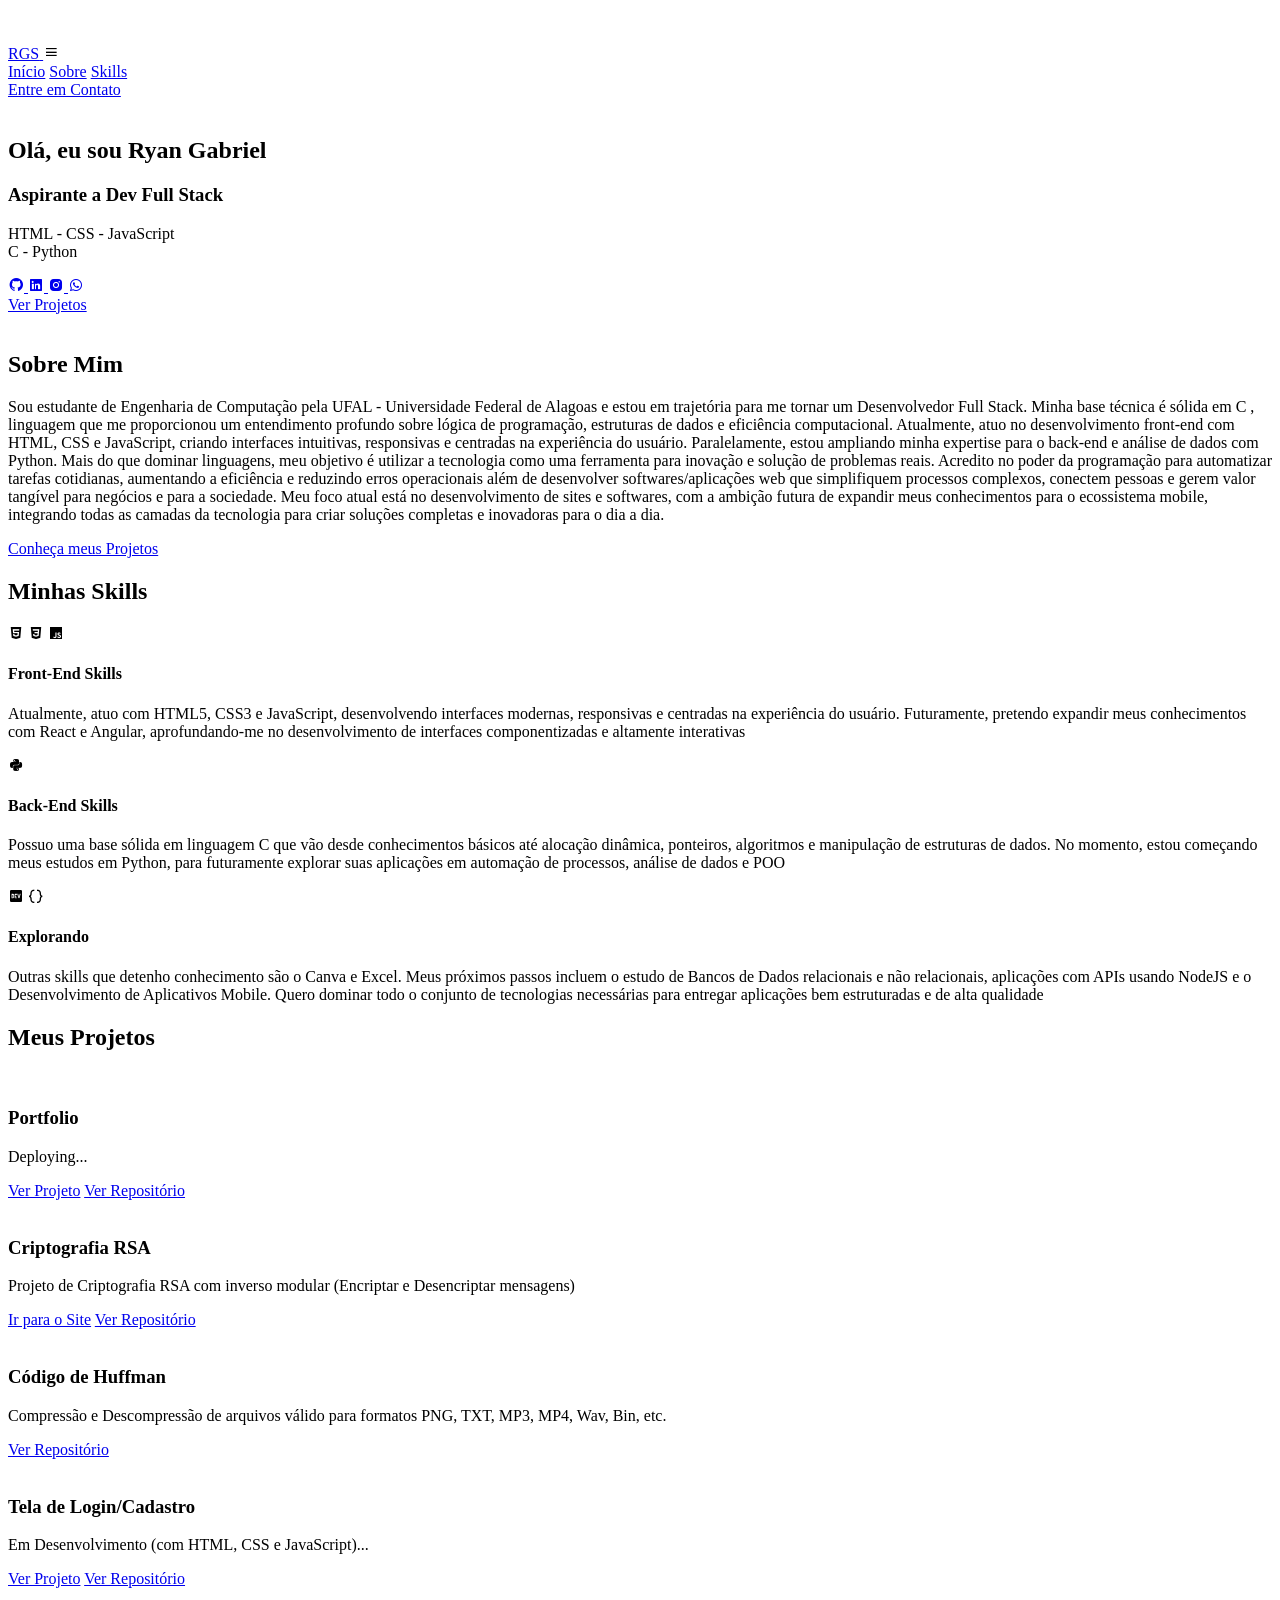
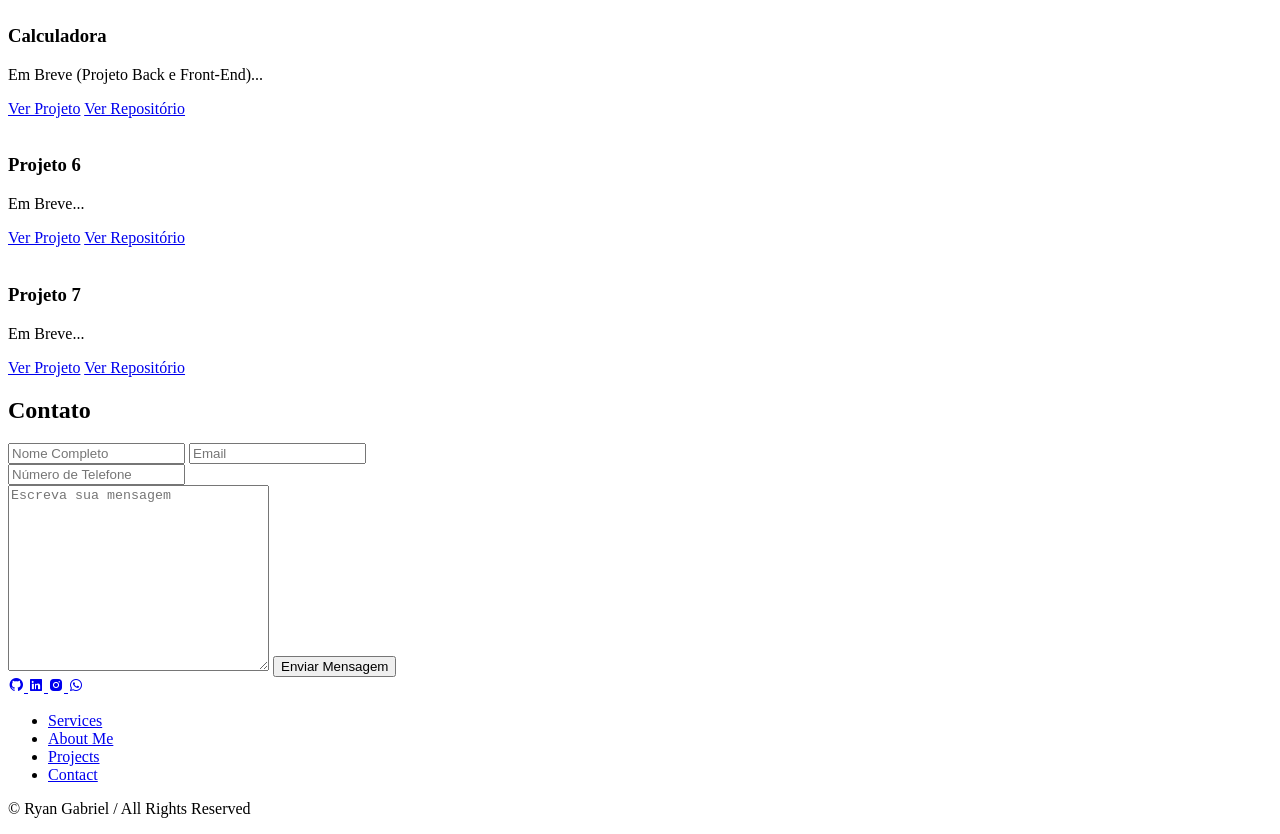
==== page/index.html @ b437155a "Create index.html HTML da página principal" ====
<!DOCTYPE html>
<html lang="pt-br">
<head>
    <meta charset="UTF-8">
    <meta name="viewport" content="width=device-width, initial-scale=1.0">
    <meta http-equiv="X-UA-Compatible" content="IE-edge">
    <meta name="author" content="Ryan Gabriel da Silva Sales">
    <title>Ryan's Portfolio</title>
    <link rel="stylesheet" href="style.css">
    <link rel="preconnect" href="https://fonts.googleapis.com">
    <link rel="preconnect" href="https://fonts.gstatic.com" crossorigin>
    <link href="https://fonts.googleapis.com/css2?family=MuseoModerno:ital,wght@0,100..900;1,100..900&family=Share+Tech&display=swap" rel="stylesheet">
    <link href='https://unpkg.com/boxicons@2.1.4/css/boxicons.min.css' rel='stylesheet'>
    <link href='https://cdn.jsdelivr.net/gh/devicons/devicon@v2.15.1/devicon.min.css' rel='stylesheet'>
</head>

<body>
    <div id="home"></div>
    <br><br></r>
    <header class="header"> 
        <a href="#home" class="logo"><span>RGS</span> </a>
        <i class="bx bx-menu" id="menu-icon"></i>

        <nav class="navbar">
            <a href="#home">Início</a>
            <a href="#about">Sobre</a>
            <a href="#services">Skills</a>

        </nav>

        <a href="#contact" class="gradient-btn">Entre em Contato</a>
    </header>
    
    <main>
        <br>
        <section class="home">
            <div class="home-content">
                <h1 >Olá, eu sou <span>Ryan Gabriel</span></h1>
                <h3>Aspirante a <span>Dev Full Stack</span></h3>
                <p> HTML - CSS - JavaScript <br> C - Python
                </p>

                <div class="social-icons">
                    <a href="#">
                        <i class="bx bxl-github"></i>
                    </a>
                    <a href="#">
                        <i class="bx bxl-linkedin-square"></i>
                    </a>
                    <a href="#">
                        <i class="bx bxl-instagram-alt"></i>
                    </a>
                    <a href="#">
                        <i class="bx bxl-whatsapp"></i>
                    </a>
                </div>

                <div class="btn-group">
                    <a href="#projects" class="btn">Ver Projetos</a>
                </div>

            </div>

            <div class="home-img">
                <img src="images/Ryan1.jpg" alt="">
            </div>
        </section>

        <section class="about" id="about">

            <div class="about-content">
                <h2 class="heading" >Sobre <span>Mim</span></h2>
                <p> Sou estudante de <span>Engenharia de Computação</span> pela UFAL - Universidade Federal de Alagoas e estou em trajetória para me tornar um <span>Desenvolvedor Full Stack</span>. Minha base técnica é sólida em <span>C</span> , linguagem que me proporcionou um entendimento profundo sobre lógica de programação, estruturas de dados e eficiência computacional. Atualmente, atuo no desenvolvimento front-end com <span>HTML, CSS e JavaScript</span>, criando interfaces intuitivas, responsivas e centradas na experiência do usuário. Paralelamente, estou ampliando minha expertise para o back-end e análise de dados com <span>Python</span>. Mais do que dominar linguagens, meu objetivo é utilizar a tecnologia como uma ferramenta para <span>inovação e solução de problemas reais</span>. Acredito no poder da programação para automatizar tarefas cotidianas, aumentando a eficiência e reduzindo erros operacionais além de desenvolver softwares/aplicações web que simplifiquem processos complexos, conectem pessoas e gerem valor tangível para negócios e para a sociedade. Meu foco atual está no desenvolvimento de sites e softwares, com a ambição futura de expandir meus conhecimentos para o ecossistema mobile, integrando todas as camadas da tecnologia para criar soluções completas e inovadoras para o dia a dia. </p>
                <a href="#projects" class="btn">Conheça meus Projetos</a>
            </div>
        </section>

        <section class="services" id="services">
            <h2 class="heading"> Minhas <span>Skills</span></h2>
            <div class="services-container">
                <div class="service-box">
                    <div class="service-info">
                        <div class="logo-container">
                            <i class="bx bxl-html5"> </i>
                            <i class="bx bxl-css3"> </i>
                            <i class="bx bxl-javascript"> </i>
                        </div>
                        <h4>Front-End Skills </h4>
                        <p>Atualmente, atuo com HTML5, CSS3 e JavaScript, desenvolvendo interfaces modernas, responsivas e centradas na experiência do usuário. Futuramente, pretendo expandir meus conhecimentos com React e Angular, aprofundando-me no desenvolvimento de interfaces componentizadas e altamente interativas</p>
                    </div>
                </div>

            <div class="service-box">
                    <div class="service-info">
                        <div class="logo-container">
                            <i class="devicon-c-plain"></i>
                            <i class="bx bxl-python"> </i>
                        </div>
                        <h4>Back-End Skills</h4>
                        <p> Possuo uma base sólida em linguagem C que vão desde conhecimentos básicos até alocação dinâmica, ponteiros, algoritmos e manipulação de estruturas de dados. No momento, estou começando meus estudos em Python, para futuramente explorar suas aplicações em automação de processos, análise de dados e POO</p>
                    </div>
                </div>

                <div class="service-box">
                    <div class="service-info">
                        <div class="logo-container">
                            <i class='bx bxl-dev-to'></i> 
                            <i class="bx bx-code-curly"> </i>
                        </div>
                        <h4>Explorando</h4>
                        <p>Outras skills que detenho conhecimento são o Canva e Excel. Meus próximos passos incluem o estudo de Bancos de Dados relacionais e não relacionais, aplicações com APIs usando NodeJS e o Desenvolvimento de Aplicativos Mobile. Quero dominar todo o conjunto de tecnologias necessárias para entregar aplicações bem estruturadas e de alta qualidade</p>
                    </div>
                </div>
            </div>
        </section>

        <section class="projects" id="projects">
            <h2 class="heading">Meus<span> Projetos</span></h2>
            <div class="projects-box">

                <div class="project-card">
                    <img src="images/Ryan1.jpg" alt="">
                    <h3><span>Portfolio</span></h3>
                    <p>Deploying...</p>
                    <a href="index.html" target="_blank" class="btn">Ver Projeto</a>
                    <a href="github.com" target="_blank" class="btn">Ver Repositório</a>
                </div>

                <div class="project-card">
                    <img src="images/Ryan1.jpg" alt="">
                    <h3><span>Criptografia RSA</span></h3>
                    <p>Projeto de Criptografia RSA com inverso modular (Encriptar e Desencriptar mensagens)</p>
                    <a href="https://criptografia-rsa-xi.vercel.app/" target="_blank" class="btn">Ir para o Site</a>
                    <a href="https://github.com/ryangs22/Criptografia-RSA" target="_blank" class="btn">Ver Repositório</a>
                </div>

                <div class="project-card">
                    <img src="images/Ryan1.jpg" alt="">
                    <h3><span>Código de Huffman  </span></h3>
                    <p> Compressão e Descompressão de arquivos válido para formatos PNG, TXT, MP3, MP4, Wav, Bin, etc.</p>
                    <a href="https://github.com/ryangs22/Estrutura-de-Dados/tree/main/Huffman-Codification" target="_blank" class="btn">Ver Repositório</a>
                </div>

                <div class="project-card">
                    <img src="images/Ryan1.jpg" alt="">
                    <h3><span>Tela de Login/Cadastro</span></h3>
                    <p>Em Desenvolvimento (com HTML, CSS e JavaScript)...</p>
                    <a href="index.html" target="_blank" class="btn">Ver Projeto</a>
                    <a href="github.com" target="_blank" class="btn">Ver Repositório</a>
                </div>

                <div class="project-card">
                    <img src="images/Ryan1.jpg" alt="">
                    <h3><span>Calculadora</span></h3>
                    <p>Em Breve (Projeto Back e Front-End)...</p>
                    <a href="index.html" target="_blank" class="btn">Ver Projeto</a>
                    <a href="github.com" target="_blank" class="btn">Ver Repositório</a>
                </div>

                <div class="project-card">
                    <img src="images/Ryan1.jpg" alt="">
                    <h3><span>Projeto 6</span></h3>
                    <p>Em Breve...</p>
                    <a href="index.html" target="_blank" class="btn">Ver Projeto</a>
                    <a href="github.com" target="_blank" class="btn">Ver Repositório</a>
                </div>

                <div class="project-card">
                    <img src="images/Ryan1.jpg" alt="">
                    <h3><span>Projeto 7</span></h3>
                    <p>Em Breve...</p>
                    <a href="index.html" target="_blank" class="btn">Ver Projeto</a>
                    <a href="github.com" target="_blank" class="btn">Ver Repositório</a>
                </div>
            </div>
        </section>

        <section class="contact" id="contact">
            <h2 class="heading"><span>Contato</span></h2>
            <form action="#">
                <div class="input-group">
                    <div class="input-box">
                        <input type="text" placeholder="Nome Completo">
                        <input type="email" placeholder="Email">
                    </div>
                    <div class="input-box">
                        <input type="number" placeholder="Número de Telefone">
                        
                    </div>
                </div>

                <div class="input-group-2">
                    <textarea name="" id="" placeholder="Escreva sua mensagem" cols="30" rows="12"></textarea>
                    <input type="submit" value="Enviar Mensagem" class="btn">
                </div>
            </form>
        </section>
    </main>

    <footer class="footer">
        <div class="social-icons">
                    <a href="#">
                        <i class="bx bxl-github"></i>
                    </a>
                    <a href="#">
                        <i class="bx bxl-linkedin-square"></i>
                    </a>
                    <a href="#">
                        <i class="bx bxl-instagram-alt"></i>
                    </a>
                    <a href="#">
                        <i class="bx bxl-whatsapp"></i>
                    </a>
                </div>

            <ul class="list">
                <li>
                    <a href="#services">Services</a>
                </li>
                <li>
                    <a href="#about">About Me</a>
                </li>
                <li>
                    <a href="#projects">Projects</a>
                </li>
                <li>
                    <a href="#contact">Contact</a>
                </li>
            </ul>

            <p class="copyright">© Ryan Gabriel / All Rights Reserved </p>
    </footer>
    
    <script src="script.js"></script>
</body>
</html>
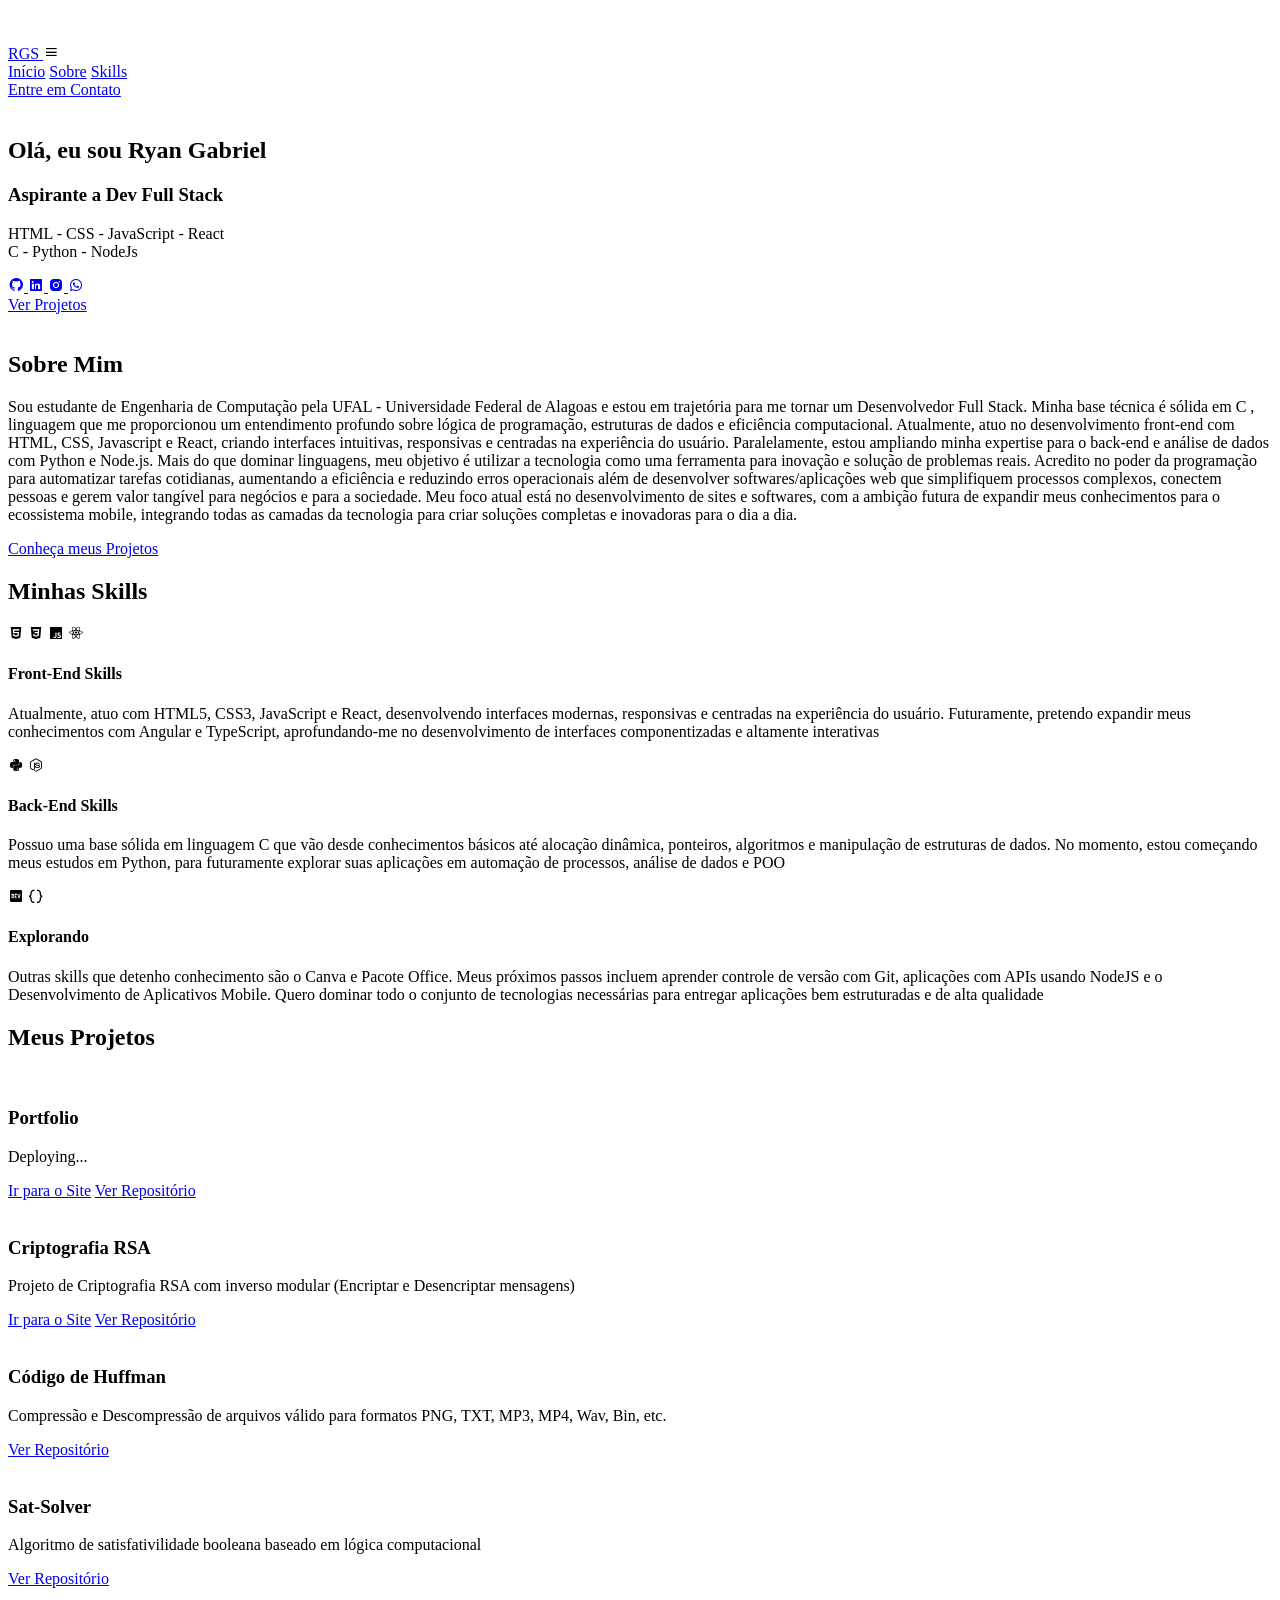
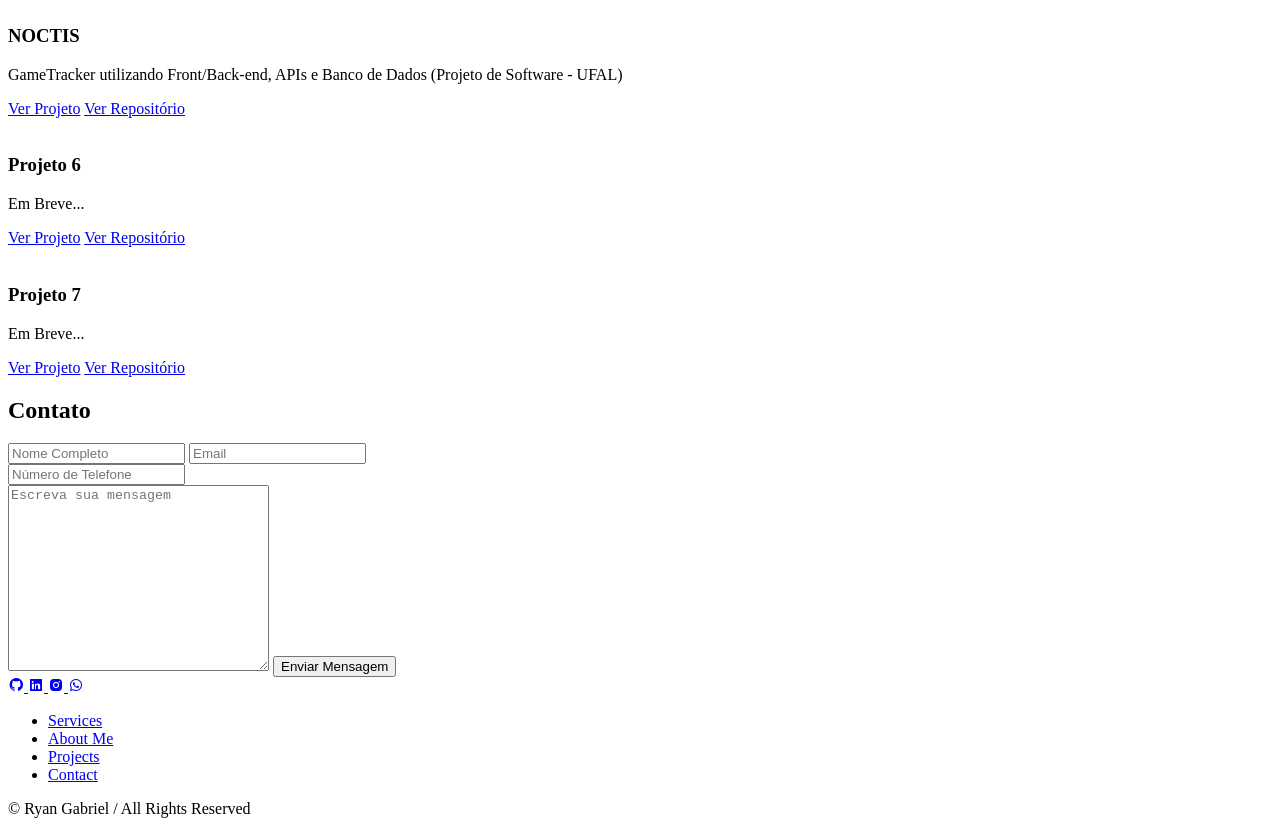
==== commit 6f7bce1a: "Update index.html" ====
--- a/page/index.html
+++ b/page/index.html
@@ -37,20 +37,20 @@
             <div class="home-content">
                 <h1 >Olá, eu sou <span>Ryan Gabriel</span></h1>
                 <h3>Aspirante a <span>Dev Full Stack</span></h3>
-                <p> HTML - CSS - JavaScript <br> C - Python
+                <p> HTML - CSS - JavaScript - React <br> C - Python - NodeJs
                 </p>
 
                 <div class="social-icons">
-                    <a href="#">
+                    <a href="https://github.com/ryangs22" target="_blank">
                         <i class="bx bxl-github"></i>
                     </a>
-                    <a href="#">
+                    <a href="https://www.linkedin.com/in/ryangabrielss22/ " target="_blank">
                         <i class="bx bxl-linkedin-square"></i>
                     </a>
-                    <a href="#">
+                    <a href="https://www.instagram.com/ryangsilva__/" target="_blank">
                         <i class="bx bxl-instagram-alt"></i>
                     </a>
-                    <a href="#">
+                    <a href="https://wa.me/5582993400909" target="_blank">
                         <i class="bx bxl-whatsapp"></i>
                     </a>
                 </div>
@@ -70,7 +70,7 @@
 
             <div class="about-content">
                 <h2 class="heading" >Sobre <span>Mim</span></h2>
-                <p> Sou estudante de <span>Engenharia de Computação</span> pela UFAL - Universidade Federal de Alagoas e estou em trajetória para me tornar um <span>Desenvolvedor Full Stack</span>. Minha base técnica é sólida em <span>C</span> , linguagem que me proporcionou um entendimento profundo sobre lógica de programação, estruturas de dados e eficiência computacional. Atualmente, atuo no desenvolvimento front-end com <span>HTML, CSS e JavaScript</span>, criando interfaces intuitivas, responsivas e centradas na experiência do usuário. Paralelamente, estou ampliando minha expertise para o back-end e análise de dados com <span>Python</span>. Mais do que dominar linguagens, meu objetivo é utilizar a tecnologia como uma ferramenta para <span>inovação e solução de problemas reais</span>. Acredito no poder da programação para automatizar tarefas cotidianas, aumentando a eficiência e reduzindo erros operacionais além de desenvolver softwares/aplicações web que simplifiquem processos complexos, conectem pessoas e gerem valor tangível para negócios e para a sociedade. Meu foco atual está no desenvolvimento de sites e softwares, com a ambição futura de expandir meus conhecimentos para o ecossistema mobile, integrando todas as camadas da tecnologia para criar soluções completas e inovadoras para o dia a dia. </p>
+                <p> Sou estudante de <span>Engenharia de Computação</span> pela UFAL - Universidade Federal de Alagoas e estou em trajetória para me tornar um <span>Desenvolvedor Full Stack</span>. Minha base técnica é sólida em <span>C</span> , linguagem que me proporcionou um entendimento profundo sobre lógica de programação, estruturas de dados e eficiência computacional. Atualmente, atuo no desenvolvimento front-end com <span>HTML, CSS, Javascript e React</span>, criando interfaces intuitivas, responsivas e centradas na experiência do usuário. Paralelamente, estou ampliando minha expertise para o back-end e análise de dados com <span>Python</span> e <span>Node.js</span>. Mais do que dominar linguagens, meu objetivo é utilizar a tecnologia como uma ferramenta para <span>inovação e solução de problemas reais</span>. Acredito no poder da programação para automatizar tarefas cotidianas, aumentando a eficiência e reduzindo erros operacionais além de desenvolver softwares/aplicações web que simplifiquem processos complexos, conectem pessoas e gerem valor tangível para negócios e para a sociedade. Meu foco atual está no desenvolvimento de sites e softwares, com a ambição futura de expandir meus conhecimentos para o ecossistema mobile, integrando todas as camadas da tecnologia para criar soluções completas e inovadoras para o dia a dia. </p>
                 <a href="#projects" class="btn">Conheça meus Projetos</a>
             </div>
         </section>
@@ -84,9 +84,10 @@
                             <i class="bx bxl-html5"> </i>
                             <i class="bx bxl-css3"> </i>
                             <i class="bx bxl-javascript"> </i>
+                            <i class="bx bxl-react"> </i>
                         </div>
                         <h4>Front-End Skills </h4>
-                        <p>Atualmente, atuo com HTML5, CSS3 e JavaScript, desenvolvendo interfaces modernas, responsivas e centradas na experiência do usuário. Futuramente, pretendo expandir meus conhecimentos com React e Angular, aprofundando-me no desenvolvimento de interfaces componentizadas e altamente interativas</p>
+                        <p>Atualmente, atuo com HTML5, CSS3, JavaScript e React, desenvolvendo interfaces modernas, responsivas e centradas na experiência do usuário. Futuramente, pretendo expandir meus conhecimentos com Angular e TypeScript, aprofundando-me no desenvolvimento de interfaces componentizadas e altamente interativas</p>
                     </div>
                 </div>
 
@@ -95,6 +96,7 @@
                         <div class="logo-container">
                             <i class="devicon-c-plain"></i>
                             <i class="bx bxl-python"> </i>
+                            <i class="bx bxl-nodejs"> </i>
                         </div>
                         <h4>Back-End Skills</h4>
                         <p> Possuo uma base sólida em linguagem C que vão desde conhecimentos básicos até alocação dinâmica, ponteiros, algoritmos e manipulação de estruturas de dados. No momento, estou começando meus estudos em Python, para futuramente explorar suas aplicações em automação de processos, análise de dados e POO</p>
@@ -108,7 +110,7 @@
                             <i class="bx bx-code-curly"> </i>
                         </div>
                         <h4>Explorando</h4>
-                        <p>Outras skills que detenho conhecimento são o Canva e Excel. Meus próximos passos incluem o estudo de Bancos de Dados relacionais e não relacionais, aplicações com APIs usando NodeJS e o Desenvolvimento de Aplicativos Mobile. Quero dominar todo o conjunto de tecnologias necessárias para entregar aplicações bem estruturadas e de alta qualidade</p>
+                        <p>Outras skills que detenho conhecimento são o Canva e Pacote Office. Meus próximos passos incluem aprender controle de versão com Git, aplicações com APIs usando NodeJS e o Desenvolvimento de Aplicativos Mobile. Quero dominar todo o conjunto de tecnologias necessárias para entregar aplicações bem estruturadas e de alta qualidade</p>
                     </div>
                 </div>
             </div>
@@ -122,7 +124,7 @@
                     <img src="images/Ryan1.jpg" alt="">
                     <h3><span>Portfolio</span></h3>
                     <p>Deploying...</p>
-                    <a href="index.html" target="_blank" class="btn">Ver Projeto</a>
+                    <a href="index.html" target="_blank" class="btn">Ir para o Site</a>
                     <a href="github.com" target="_blank" class="btn">Ver Repositório</a>
                 </div>
 
@@ -143,16 +145,15 @@
 
                 <div class="project-card">
                     <img src="images/Ryan1.jpg" alt="">
-                    <h3><span>Tela de Login/Cadastro</span></h3>
-                    <p>Em Desenvolvimento (com HTML, CSS e JavaScript)...</p>
-                    <a href="index.html" target="_blank" class="btn">Ver Projeto</a>
-                    <a href="github.com" target="_blank" class="btn">Ver Repositório</a>
-                </div>
-
-                <div class="project-card">
-                    <img src="images/Ryan1.jpg" alt="">
-                    <h3><span>Calculadora</span></h3>
-                    <p>Em Breve (Projeto Back e Front-End)...</p>
+                    <h3><span>Sat-Solver</span></h3>
+                    <p>Algoritmo de satisfativilidade booleana baseado em lógica computacional</p>
+                    <a href="github.com" target="_blank" class="btn">Ver Repositório</a>
+                </div>
+
+                <div class="project-card">
+                    <img src="images/Ryan1.jpg" alt="">
+                    <h3><span>NOCTIS</span></h3>
+                    <p>GameTracker utilizando Front/Back-end, APIs e Banco de Dados (Projeto de Software - UFAL)</p>
                     <a href="index.html" target="_blank" class="btn">Ver Projeto</a>
                     <a href="github.com" target="_blank" class="btn">Ver Repositório</a>
                 </div>
@@ -177,21 +178,21 @@
 
         <section class="contact" id="contact">
             <h2 class="heading"><span>Contato</span></h2>
-            <form action="#">
+            <form action="#" id="contact-form">
                 <div class="input-group">
                     <div class="input-box">
-                        <input type="text" placeholder="Nome Completo">
-                        <input type="email" placeholder="Email">
+                        <input type="text" id="nome" placeholder="Nome Completo">
+                        <input type="email" id="email" placeholder="Email">
                     </div>
                     <div class="input-box">
-                        <input type="number" placeholder="Número de Telefone">
+                        <input type="number" id="telefone" placeholder="Número de Telefone">
                         
                     </div>
                 </div>
 
                 <div class="input-group-2">
-                    <textarea name="" id="" placeholder="Escreva sua mensagem" cols="30" rows="12"></textarea>
-                    <input type="submit" value="Enviar Mensagem" class="btn">
+                    <textarea name="" id="mensagem" placeholder="Escreva sua mensagem" cols="30" rows="12"></textarea>
+                    <input type="submit" id="btn-enviar" value="Enviar Mensagem" class="btn">
                 </div>
             </form>
         </section>
@@ -199,16 +200,16 @@
 
     <footer class="footer">
         <div class="social-icons">
-                    <a href="#">
+                    <a href="https://github.com/ryangs22" target="_blank">
                         <i class="bx bxl-github"></i>
                     </a>
-                    <a href="#">
+                    <a href="https://www.linkedin.com/in/ryangabrielss22/" target="_blank">
                         <i class="bx bxl-linkedin-square"></i>
                     </a>
-                    <a href="#">
+                    <a href="https://www.instagram.com/ryangsilva__/" target="_blank">
                         <i class="bx bxl-instagram-alt"></i>
                     </a>
-                    <a href="#">
+                    <a href="https://wa.me/5582993400909" target="_blank">
                         <i class="bx bxl-whatsapp"></i>
                     </a>
                 </div>
@@ -232,5 +233,7 @@
     </footer>
     
     <script src="script.js"></script>
+    <script src="https://cdn.jsdelivr.net/npm/@emailjs/browser@4/dist/email.min.js"></script>
+    <script src="contato.js"></script>
 </body>
 </html>
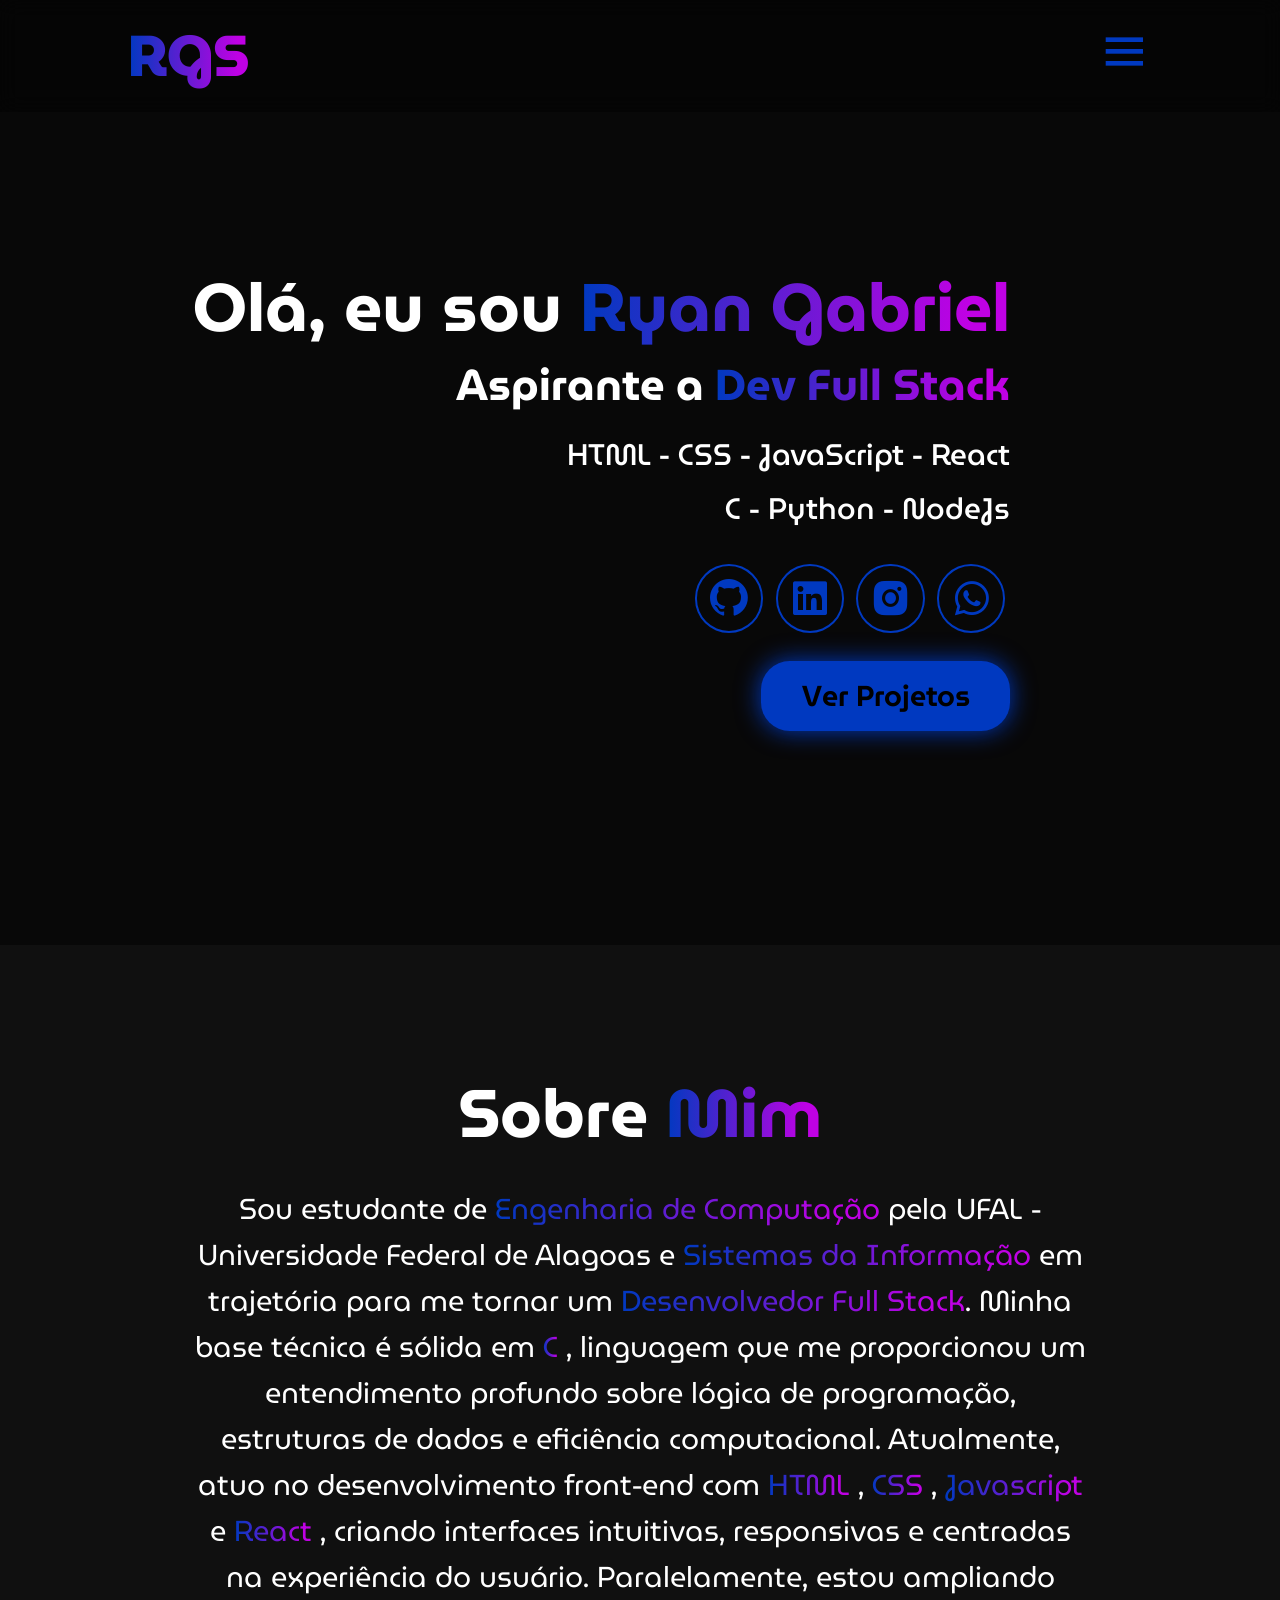
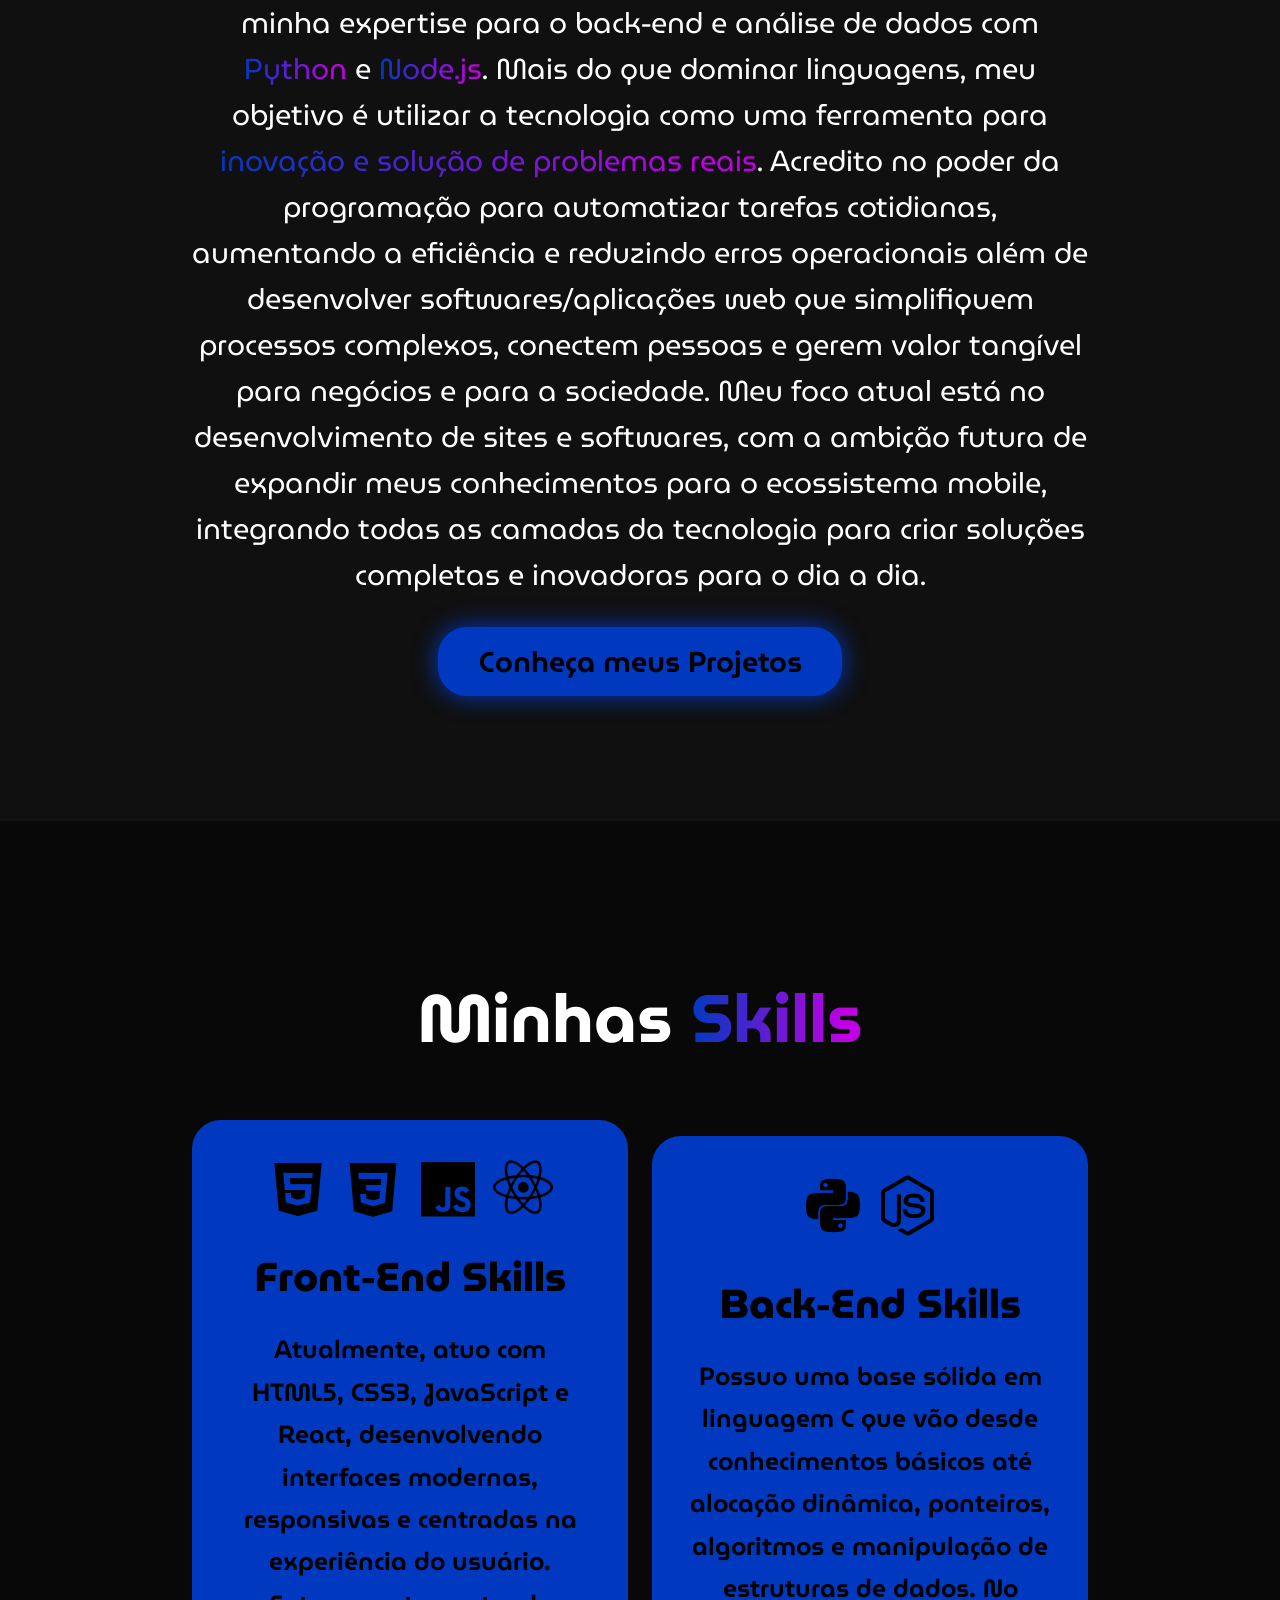
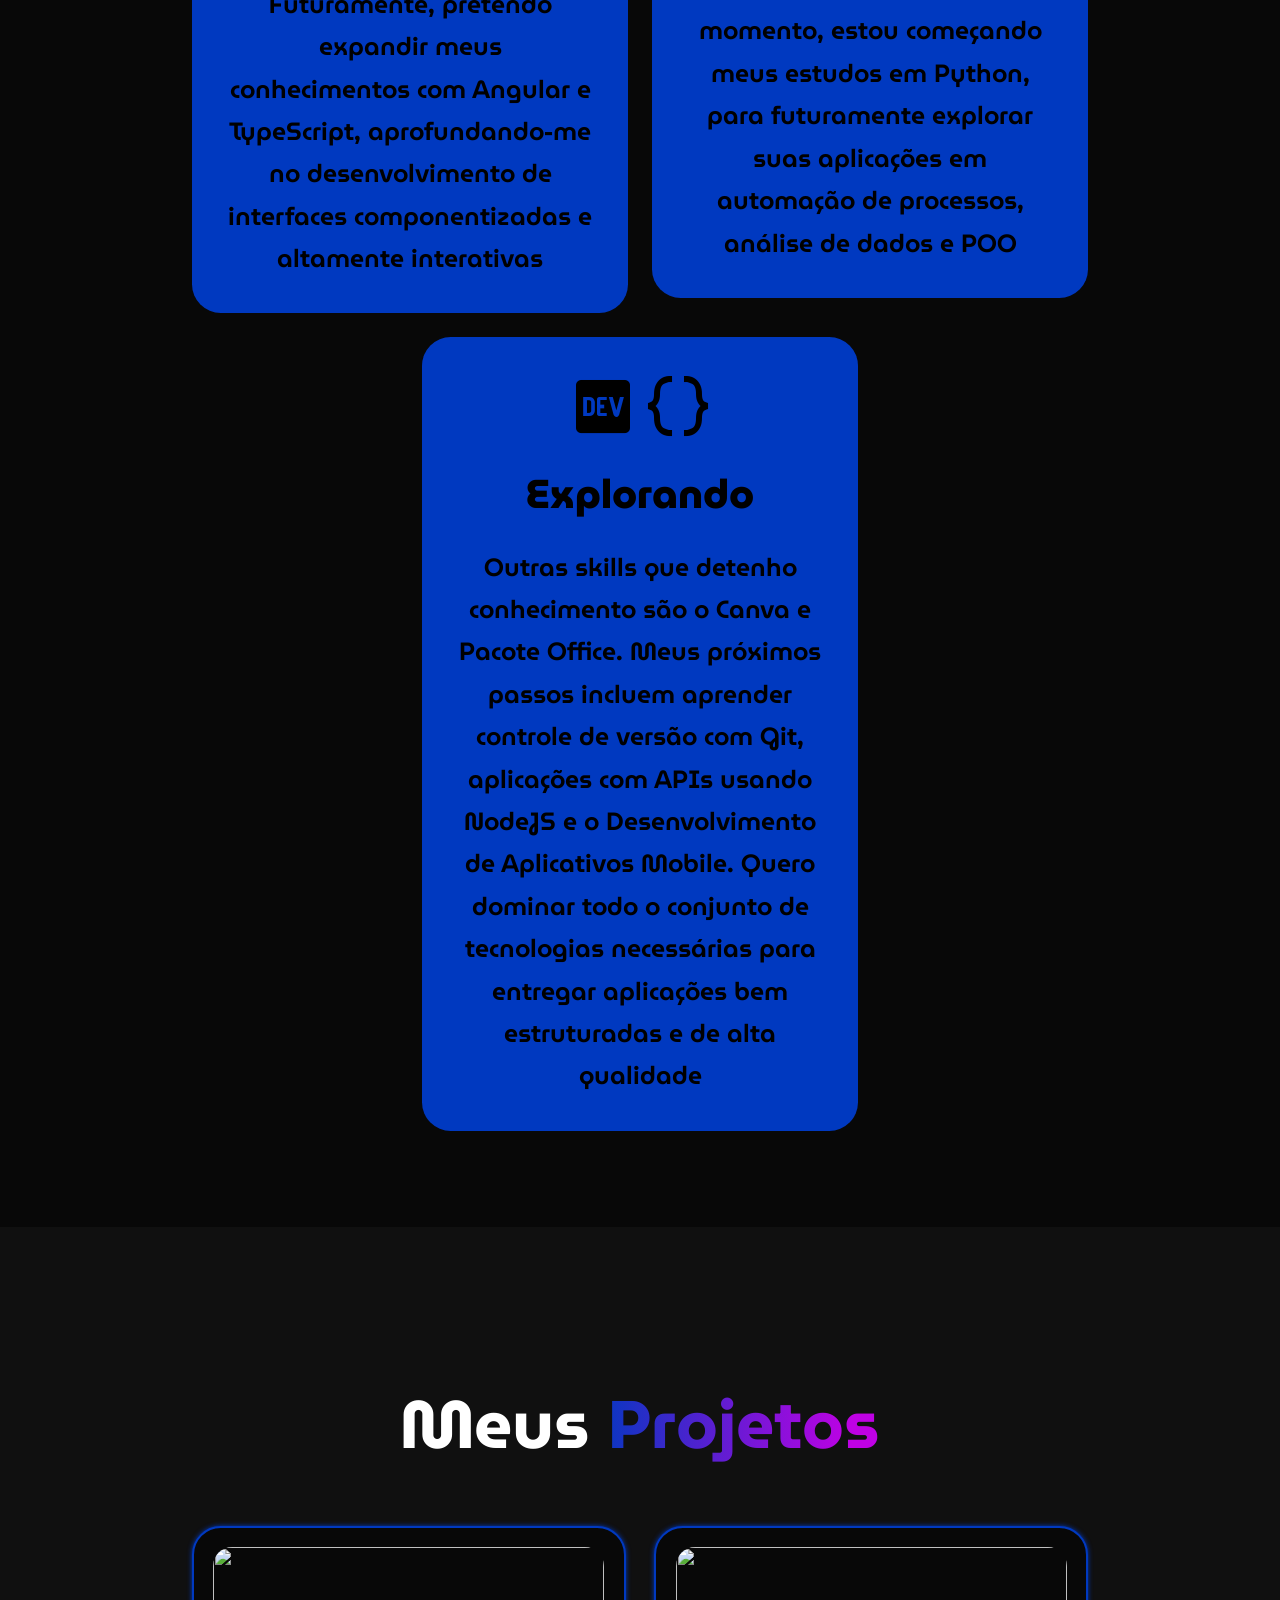
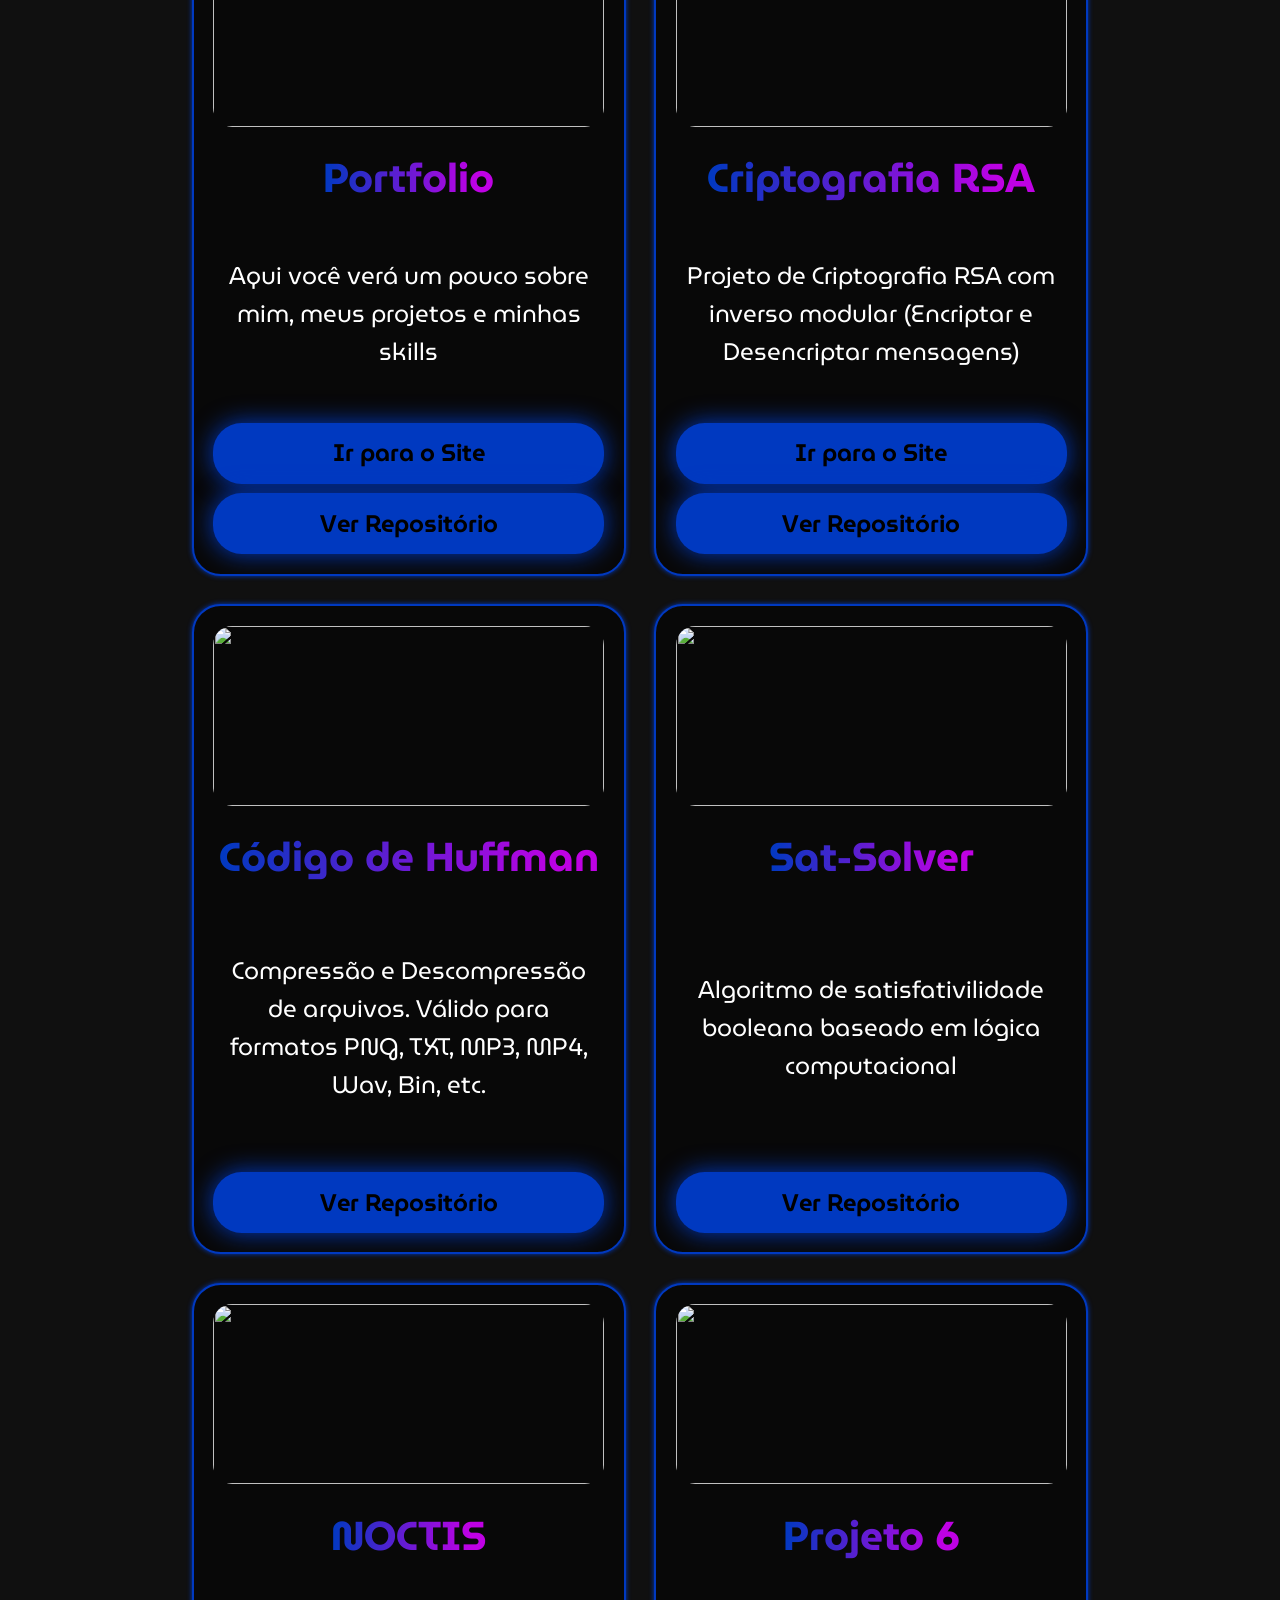
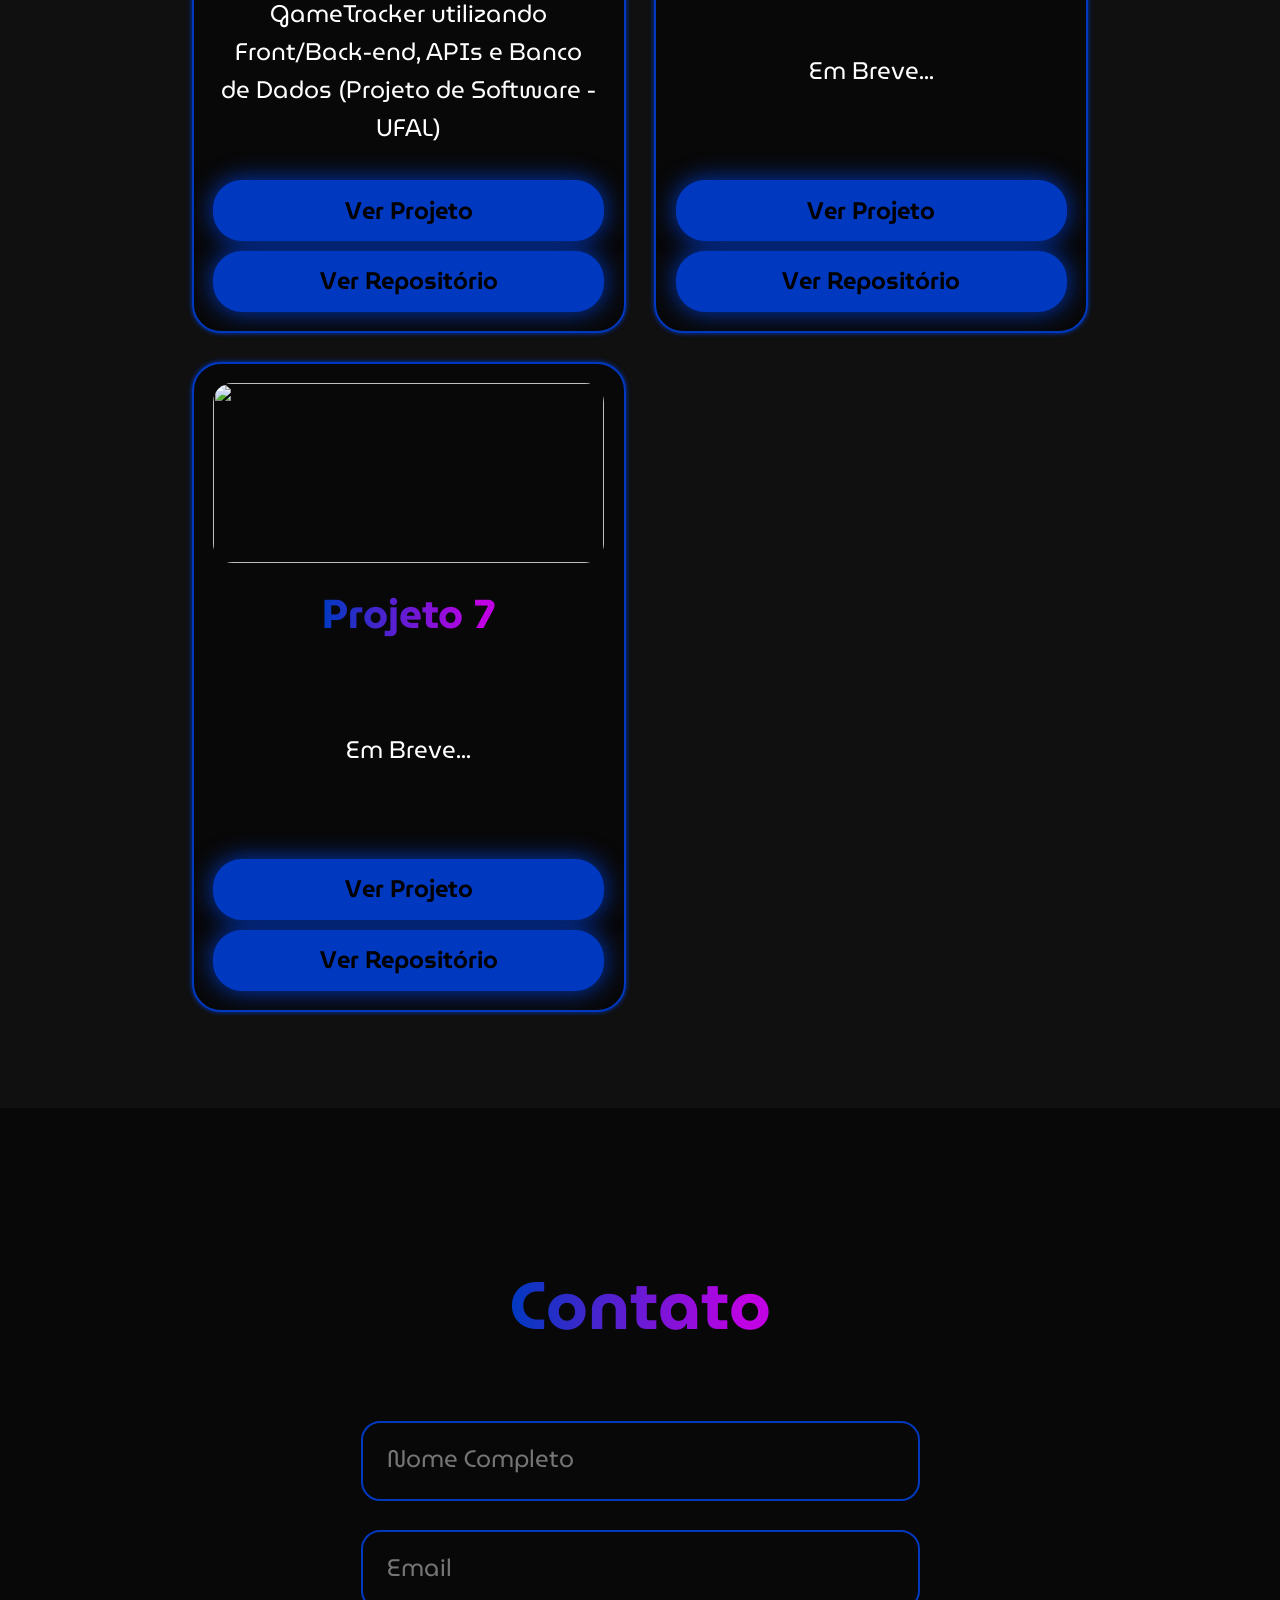
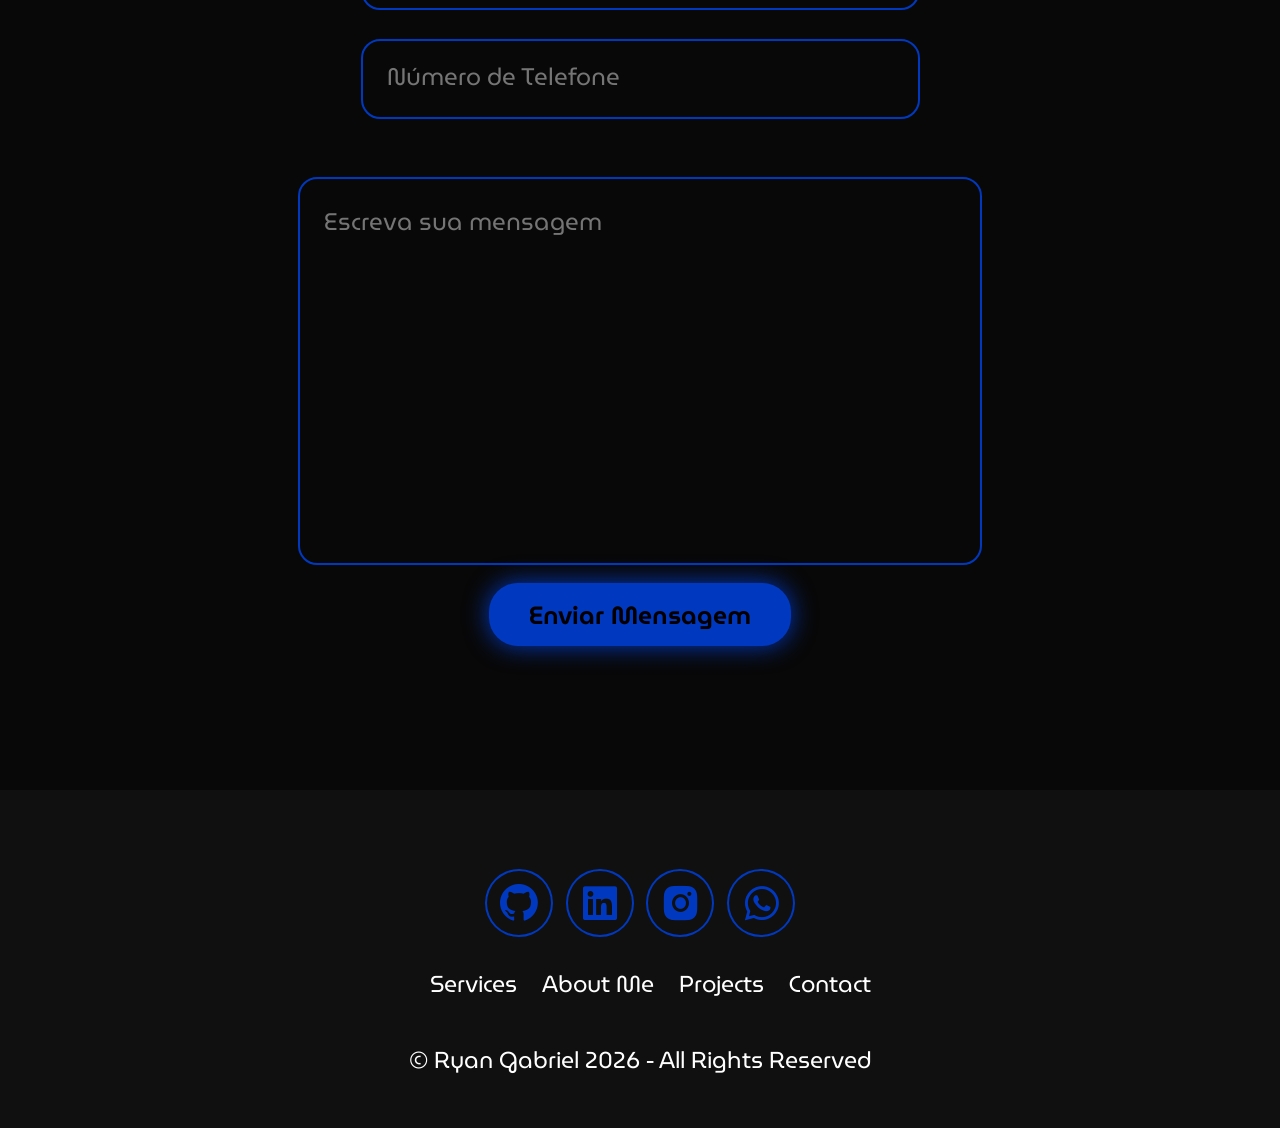
==== commit aeb15dc4: "Atualização da estrutura do HTML Correção dos elementos da navbar e atualização estrutural de classe" ====
--- a/page/index.html
+++ b/page/index.html
@@ -3,7 +3,7 @@
 <head>
     <meta charset="UTF-8">
     <meta name="viewport" content="width=device-width, initial-scale=1.0">
-    <meta http-equiv="X-UA-Compatible" content="IE-edge">
+    <meta http-equiv="X-UA-Compatible" content="IE=edge">
     <meta name="author" content="Ryan Gabriel da Silva Sales">
     <title>Ryan's Portfolio</title>
     <link rel="stylesheet" href="style.css">
@@ -16,19 +16,22 @@
 
 <body>
     <div id="home"></div>
-    <br><br></r>
-    <header class="header"> 
-        <a href="#home" class="logo"><span>RGS</span> </a>
-        <i class="bx bx-menu" id="menu-icon"></i>
+    <br><br>
+    <header class="header">
+        <a href="#home" class="logo"><span>RGS</span></a>
+
+        <div id="menu-icon"><i class='bx bx-menu'></i></div>
 
         <nav class="navbar">
             <a href="#home">Início</a>
             <a href="#about">Sobre</a>
             <a href="#services">Skills</a>
-
+            <a href="#projects" class="mobile-only">Projetos</a>
+            <a href="#contact" class="mobile-only">Entre em Contato</a>
         </nav>
 
-        <a href="#contact" class="gradient-btn">Entre em Contato</a>
+        <!-- Botão visível apenas em telas grandes (Desktop) -->
+        <a href="#contact" class="gradient-btn desktop-only">Entre em Contato</a>
     </header>
     
     <main>
@@ -70,7 +73,7 @@
 
             <div class="about-content">
                 <h2 class="heading" >Sobre <span>Mim</span></h2>
-                <p> Sou estudante de <span>Engenharia de Computação</span> pela UFAL - Universidade Federal de Alagoas e estou em trajetória para me tornar um <span>Desenvolvedor Full Stack</span>. Minha base técnica é sólida em <span>C</span> , linguagem que me proporcionou um entendimento profundo sobre lógica de programação, estruturas de dados e eficiência computacional. Atualmente, atuo no desenvolvimento front-end com <span>HTML, CSS, Javascript e React</span>, criando interfaces intuitivas, responsivas e centradas na experiência do usuário. Paralelamente, estou ampliando minha expertise para o back-end e análise de dados com <span>Python</span> e <span>Node.js</span>. Mais do que dominar linguagens, meu objetivo é utilizar a tecnologia como uma ferramenta para <span>inovação e solução de problemas reais</span>. Acredito no poder da programação para automatizar tarefas cotidianas, aumentando a eficiência e reduzindo erros operacionais além de desenvolver softwares/aplicações web que simplifiquem processos complexos, conectem pessoas e gerem valor tangível para negócios e para a sociedade. Meu foco atual está no desenvolvimento de sites e softwares, com a ambição futura de expandir meus conhecimentos para o ecossistema mobile, integrando todas as camadas da tecnologia para criar soluções completas e inovadoras para o dia a dia. </p>
+                <p> Sou estudante de <span>Engenharia de Computação</span> pela UFAL - Universidade Federal de Alagoas e <span>Sistemas da Informação</span> em trajetória para me tornar um <span>Desenvolvedor Full Stack</span>. Minha base técnica é sólida em <span>C</span> , linguagem que me proporcionou um entendimento profundo sobre lógica de programação, estruturas de dados e eficiência computacional. Atualmente, atuo no desenvolvimento front-end com <span>HTML</span> , <span>CSS</span> , <span>Javascript</span> e <span>React</span> , criando interfaces intuitivas, responsivas e centradas na experiência do usuário. Paralelamente, estou ampliando minha expertise para o back-end e análise de dados com <span>Python</span> e <span>Node.js</span>. Mais do que dominar linguagens, meu objetivo é utilizar a tecnologia como uma ferramenta para <span>inovação e solução de problemas reais</span>. Acredito no poder da programação para automatizar tarefas cotidianas, aumentando a eficiência e reduzindo erros operacionais além de desenvolver softwares/aplicações web que simplifiquem processos complexos, conectem pessoas e gerem valor tangível para negócios e para a sociedade. Meu foco atual está no desenvolvimento de sites e softwares, com a ambição futura de expandir meus conhecimentos para o ecossistema mobile, integrando todas as camadas da tecnologia para criar soluções completas e inovadoras para o dia a dia. </p>
                 <a href="#projects" class="btn">Conheça meus Projetos</a>
             </div>
         </section>
@@ -123,23 +126,23 @@
                 <div class="project-card">
                     <img src="images/Ryan1.jpg" alt="">
                     <h3><span>Portfolio</span></h3>
-                    <p>Deploying...</p>
+                    <p>Aqui você verá um pouco sobre mim, meus projetos e minhas skills</p>
                     <a href="index.html" target="_blank" class="btn">Ir para o Site</a>
-                    <a href="github.com" target="_blank" class="btn">Ver Repositório</a>
+                    <a href="https://github.com/ryangs22/My-Portfolio" target="_blank" class="btn">Ver Repositório</a>
                 </div>
 
                 <div class="project-card">
                     <img src="images/Ryan1.jpg" alt="">
                     <h3><span>Criptografia RSA</span></h3>
                     <p>Projeto de Criptografia RSA com inverso modular (Encriptar e Desencriptar mensagens)</p>
-                    <a href="https://criptografia-rsa-xi.vercel.app/" target="_blank" class="btn">Ir para o Site</a>
+                    <a href="https://nexkeyrsa.vercel.app/" target="_blank" class="btn">Ir para o Site</a>
                     <a href="https://github.com/ryangs22/Criptografia-RSA" target="_blank" class="btn">Ver Repositório</a>
                 </div>
 
                 <div class="project-card">
                     <img src="images/Ryan1.jpg" alt="">
-                    <h3><span>Código de Huffman  </span></h3>
-                    <p> Compressão e Descompressão de arquivos válido para formatos PNG, TXT, MP3, MP4, Wav, Bin, etc.</p>
+                    <h3><span>Código de Huffman</span></h3>
+                    <p> Compressão e Descompressão de arquivos. Válido para formatos PNG, TXT, MP3, MP4, Wav, Bin, etc.</p>
                     <a href="https://github.com/ryangs22/Estrutura-de-Dados/tree/main/Huffman-Codification" target="_blank" class="btn">Ver Repositório</a>
                 </div>
 
@@ -147,7 +150,7 @@
                     <img src="images/Ryan1.jpg" alt="">
                     <h3><span>Sat-Solver</span></h3>
                     <p>Algoritmo de satisfativilidade booleana baseado em lógica computacional</p>
-                    <a href="github.com" target="_blank" class="btn">Ver Repositório</a>
+                    <a href="https://github.com/ryangs22/Estrutura-de-Dados/tree/main/Sat-Solver" target="_blank" class="btn">Ver Repositório</a>
                 </div>
 
                 <div class="project-card">
@@ -229,7 +232,7 @@
                 </li>
             </ul>
 
-            <p class="copyright">© Ryan Gabriel / All Rights Reserved </p>
+            <p class="copyright">© Ryan Gabriel 2026 - All Rights Reserved </p>
     </footer>
     
     <script src="script.js"></script>
--- a/page/style.css
+++ b/page/style.css
@@ -0,0 +1,830 @@
+* {
+    padding: 0;
+    margin: 0;
+    box-sizing: border-box;
+    text-decoration: none;
+    scroll-behavior: smooth;
+    font-family: "MuseoModerno", sans-serif;
+}
+
+input[type="number"]::-webkit-outer-spin-button, input[type="number"]::-webkit-inner-spin-button {
+    -webkit-appearance: none; 
+    margin: 0;
+}
+
+:root {
+    --bg-color: #080808;
+    --second-bg-color: #101010;
+    --text-color: white;
+    --main-color: #0039c0;
+}
+
+html {
+    overflow-x: hidden;
+    font-size: 60%;
+}
+
+body {
+    background-color: var(--bg-color);
+    color: var(--text-color);
+}
+
+.header {
+    position: fixed;
+    width: 100%;
+    top: 0;
+    left: 0;
+    padding: 10px 10%;
+    background: rgba(0, 0, 0, 0.3);
+    backdrop-filter: blur(10px);
+    display: flex;
+    justify-content: space-between;
+    align-items: center;
+    z-index: 1000;
+}
+
+#menu-icon {
+    font-size: 56px;
+    color: var(--main-color);
+    display: none;
+    cursor: pointer;
+    transition: transform 0.3s ease;
+}
+
+.logo {
+    font-size: 48px;
+    color: var(--text-color);
+    font-weight: 800;
+    cursor: pointer;
+    transition: 0.3s ease-in-out;
+}
+
+.logo:hover {
+    transform: scale(1.1);
+}
+
+span {
+    background: linear-gradient(270deg, #bf01e4 10%, #0039c0 100%);
+    background-clip: text;
+    color: transparent;
+}
+
+.navbar a {
+    font-size: 2rem;
+    color: var(--text-color);
+    margin-left: 4rem;
+    font-weight: 500;
+    transition: 0.3s ease-in-out;
+    border-bottom: 3px solid transparent;
+}
+
+.navbar a:hover {
+    color: var(--main-color);
+    border-bottom: 3px solid var(--main-color);
+}
+
+.gradient-btn {
+    color: white;
+    font-size: 2rem;
+    padding: 1rem 2rem;
+    border-radius: 3rem;
+    background: linear-gradient(270deg, #bf01e4 10%, #0039c0 100%);
+    letter-spacing: 1px;
+    cursor: pointer;
+    transition: 0.3s ease-in-out;
+    border: none;
+    text-wrap: nowrap;
+}
+
+.gradient-btn:hover {
+    transform: scale(1.05);
+}
+
+section {
+    min-height: 100vh;
+    padding: 10rem 15%;
+}
+
+.home {
+    display: flex;
+    align-items: center;
+    justify-content: center;
+    gap: 15rem;
+}
+
+.home-content {
+    display: flex;
+    flex-direction: column;
+    align-items: flex-end;
+    text-align: right;
+}
+
+.home-content h1 {
+    font-size: 8rem;
+    font-weight: 700;
+    margin-top: 1.5rem;
+    line-height: 1;
+}
+
+.home-content h3 {
+    margin: 1rem 0;
+    font-size: 4rem;
+}
+
+.home-content p {
+    font-size: 2.5rem;
+    font-weight: 500;
+    line-height: 1.8;
+}
+
+.home-img img {
+    width: 32vw;
+    border-radius: 50%;
+    box-shadow: 0 0 25px white;
+    transition: 0.4s ease-in-out;
+}
+
+.home-img img:hover {
+    box-shadow: 0 0 25px white,
+                0 0 50px #bf01e4,
+                0 0 100px var(--main-color);
+}
+
+.social-icons a {
+    display: inline-flex;
+    justify-content: center;
+    align-items: center;
+    font-size: 3rem;
+    padding: 1rem;
+    background: transparent;
+    border: 2px solid var(--main-color);
+    border-radius: 50%;
+    color: var(--main-color);
+    margin: 3rem 0.5rem;
+    transition: 0.3s ease-in-out;
+}
+
+.social-icons a:hover {
+    color: var(--text-color);
+    background-color: var(--main-color);
+    transform: scale(1.2) translateY(-5px);
+    box-shadow: 0 0 25px var(--main-color);
+}
+
+.btn-group {
+    display: flex;
+    gap: 1.5rem;
+}
+
+.btn {
+    display: inline-block;
+    padding: 1rem 4rem;
+    background-color: var(--main-color);
+    box-shadow: 0 0 25px var(--main-color);
+    border-radius: 3rem;
+    font-size: 1.8rem;
+    color: black;
+    border: 2px solid transparent;
+    font-weight: 600;
+    transition: 0.3s ease-in-out;
+}
+
+.btn:hover {
+    transform: scale(1.05);
+    box-shadow: 0 0 25px var(--main-color),
+                0 0 50px var(--main-color);
+}
+
+.btn-group a:nth-of-type(2) {
+    background-color: black;
+    color: var(--main-color);
+    border: 2px solid var(--main-color);
+    box-shadow: 0 0 25px transparent;
+}
+
+.btn-group a:nth-of-type(2):hover {
+    box-shadow: 0 0 25px var(--main-color);
+    background-color: var(--main-color);
+    color: black;
+}
+
+.about {
+    display: flex;
+    justify-content: center;
+    align-items: center;
+    gap: 10rem;
+    background: var(--second-bg-color);
+}
+
+.about-img img {
+    width: 32vw;
+    border-radius: 50%;
+    box-shadow: 0 0 25px white;
+    transition: 0.4s ease-in-out;
+}
+
+.about-img img:hover {
+    box-shadow: 0 0 25px white,
+                0 0 50px #bf01e4,
+                0 0 100px var(--main-color);
+}
+
+.about-content h2 {
+    font-size: 7rem;
+    text-align: left;
+}
+
+.about-content p {
+    font-size: 2.2rem;
+}
+
+.about-content .btn {
+    margin: 3rem 0;
+}
+
+::-webkit-scrollbar {
+    width: 20px;
+}
+
+::-webkit-scrollbar-thumb {
+    background-color: var(--main-color);
+}
+
+::-webkit-scrollbar-track {
+    background-color: var(--bg-color);
+}
+
+.heading {
+    text-align: center;
+    font-size: 7rem;
+    margin: 5rem 0;
+}
+
+.services {
+    background-color: var(--bg-color);
+    color: black;
+}
+
+.services h2 {
+    color: var(--text-color);
+}
+
+.services-container {
+    display: grid;
+    grid-template-columns: repeat(auto-fit, minmax(300px, 1fr));
+    align-items: center;
+    gap: 2.5rem;
+}
+
+.service-box {
+    display: flex;
+    justify-content: center;
+    align-items: center;
+    background-color: var(--main-color);
+    min-height: 600px;
+    height: auto;
+    border-radius: 3rem;
+    cursor: pointer;
+    border: 5px solid transparent;
+    transition: 0.4s ease-in-out;
+}
+
+.service-box:hover {
+    background: var(--second-bg-color);
+    color: var(--main-color);
+    border: 5px solid var(--main-color);
+    transform: scale(1.03);
+}
+
+.service-info {
+    display: flex;
+    flex-direction: column;
+    text-align: center;
+    justify-content: center;
+    align-items: center;
+    padding: 3rem;
+    width: 100%;
+    box-sizing: border-box;
+}
+
+.service-info h4 {
+    font-size: 4rem;
+    margin: 2rem 0;
+    font-weight: 800;
+}
+
+.service-info p {
+    font-size: 1.85rem;
+    font-weight: 600;
+    line-height: 1.7;
+    max-width: 100%;
+    overflow-wrap: break-word;
+}
+
+.service-info i {
+    font-size: 8rem;
+}
+
+.logos-container {
+    display: flex;
+    justify-content: center;
+    gap: 2rem;
+    margin: 2rem 0;
+    flex-wrap: wrap;
+    max-width: 100%;
+}
+
+.logos-container i {
+    font-size: 5rem;
+}
+
+.projects {
+    background-color: var(--second-bg-color);
+}
+
+.projects-box {
+    display: grid;
+    grid-template-columns: repeat(auto-fit, minmax(350px, 1fr));
+    gap: 3rem;
+    align-items: stretch;
+}
+
+.project-card {
+    display: flex;
+    flex-direction: column;
+    height: 650px;
+    background-color: var(--bg-color);
+    border: 2px solid var(--main-color);
+    border-radius: 3rem;
+    padding: 2rem;
+    overflow: hidden;
+    cursor: pointer;
+    box-shadow: 0 0 5px var(--main-color);
+    transition: 0.3s ease;
+    justify-content: center;
+    align-items: center;
+}
+
+.project-card:hover {
+    box-shadow: 0 0 25px var(--main-color),
+                0 0 50px var(--main-color);
+    transform: scale(1.02);
+}
+
+.project-card img {
+    width: 100%;
+    height: 180px;
+    object-fit: cover;
+    border-radius: 2em;
+    margin-bottom: 2rem; 
+}
+
+.project-card h3 {
+    font-size: 3rem;
+    margin-bottom: 1.5rem;
+    text-align: center;
+}
+
+.project-card p {
+    flex-grow: 1;
+    margin-bottom: 2rem;
+    text-align: center;
+    overflow: hidden;
+    display: flex;
+    align-items: center;
+    justify-content: center;
+}
+
+.project-card .btn {
+    display: block;
+    width: 100%;
+    text-align: center;
+    margin-bottom: 1rem;
+    padding: 1rem 2rem;
+    font-size: 1.6rem;
+}
+
+.project-card .btn:last-child {
+    margin-bottom: 0;
+}
+
+.contact {
+    background-color: var(--bg-color);
+}
+
+.contact h2 {
+    margin-bottom: 3rem;
+    color: var(--text-color);
+}
+
+.contact form {
+    display: flex;
+    align-items: center;
+    justify-content: center;
+    gap: 3rem;
+    margin: 5rem 0;
+    text-align: center;
+}
+
+.contact form .input-box input, .contact form textarea {
+    width: 100%;
+    padding: 2.5rem;
+    font-size: 1.8rem;
+    color: var(--text-color);
+    background-color: var(--bg-color);
+    border-radius: 2rem;
+    border: 2px solid var(--main-color);
+    margin: 1.5rem 0;
+    resize: none;
+}
+
+.footer {
+    background-color: var(--second-bg-color);
+    padding: 50px 0;
+}
+
+.footer .social-icons {
+    text-align: center;
+}
+
+.footer ul {
+    text-align: center;
+    font-size: 1.8rem;
+}
+
+.footer ul li {
+    display: inline-block;
+    margin-left: 20px;
+}
+
+.footer ul li a {
+    color: white;
+    border-bottom: 3px solid transparent;
+    transition: 0.3s ease-in-out;
+}
+
+.footer ul li a:hover {
+    border-bottom: 3px solid var(--main-color);
+}
+
+.footer .copyright {
+    text-align: center;
+    margin-top: 40px;
+}
+
+@media (max-width: 2560px) {
+    .navbar a { font-size: 4.2rem; }
+    .logo { font-size: 8rem; }
+    .gradient-btn { font-size: 4.2rem; }
+    .social-icons a { font-size: 7rem; }
+    .home-content h1 { font-size: 9rem; }
+    .home-content h3 { font-size: 5.2rem; }
+    .home-content p { font-size: 4rem; }
+    .home-img img { width: 34vw; }
+    .btn-group a { font-size: 4.8rem; }
+    .about { flex-direction: column-reverse; text-align: center; }
+    .about h2 { text-align: center; margin: 2rem 0; }
+    .about-content h2, .heading { font-size: 12rem; }
+    .about-content p { font-size: 4.5rem; }
+    .about-content a { font-size: 4.8rem; }
+    .service-info p { font-size: 3.7rem; }
+    .service-info h4 { font-size: 7rem; }
+    .service-info i { font-size: 11rem; }
+    .project-card h3 { font-size: 4.5rem !important; }
+    .project-card p { font-size: 2.5rem !important; padding: 0 0.5rem; }
+    .project-card a { font-size: 2.5rem !important; }
+    .project-card img { width: 100%; margin-bottom: 2rem; }
+    .input-group input::placeholder { font-size: 3.2rem; }
+    .input-group-2 textarea::placeholder { font-size: 3.2rem; }
+    .input-group-2 input { font-size: 4.2rem; }
+    .list a { font-size: 3.2rem; }
+    footer p { font-size: 3.2rem; }
+    .contact form { flex-direction: column; }
+}
+
+@media (max-width: 2200px) {
+    .navbar a { font-size: 3.8rem; }
+    .logo { font-size: 7rem; }
+    .gradient-btn { font-size: 3.8rem; }
+    .social-icons a { font-size: 6rem; }
+    .home-content h1 { font-size: 9rem; }
+    .home-content h3 { font-size: 5.2rem; }
+    .home-content p { font-size: 4rem; }
+    .btn-group a { font-size: 4rem; }
+    .about-content h2, .heading { font-size: 12rem; }
+    .about-content p { font-size: 4.5rem; }
+    .about-content a { font-size: 4rem; }
+    .service-info p { font-size: 3.2rem; }
+    .service-info h4 { font-size: 7rem; }
+    .service-info i { font-size: 8.5rem; }
+    .project-card h3 { font-size: 4.5rem !important; }
+    .project-card p { font-size: 2.5rem !important; }
+    .project-card a { font-size: 2.5rem !important; }
+    .project-card img { width: 100%; margin-bottom: 2rem; }
+    .input-group input::placeholder { font-size: 2.8rem; }
+    .input-group-2 textarea::placeholder { font-size: 2.8rem; }
+    .input-group-2 input { font-size: 3.7rem; }
+    .list a { font-size: 3rem; }
+    footer p { font-size: 3rem; }
+}
+
+@media (max-width: 1900px) {
+    .navbar a { font-size: 3.6rem; }
+    .logo { font-size: 6rem; }
+    .gradient-btn { font-size: 3.6rem; }
+    .social-icons a { font-size: 4.7rem; }
+    .home-content h1 { font-size: 9rem; }
+    .home-content h3 { font-size: 4.8rem; }
+    .home-content p { font-size: 3.17rem; }
+    .btn-group a { font-size: 3rem; }
+    .about-content h2, .heading { font-size: 9rem; }
+    .about-content p { font-size: 3rem; }
+    .about-content a { font-size: 3rem; }
+    .service-info p { font-size: 2.6rem; }
+    .service-info h4 { font-size: 4.8rem; }
+    .service-info i { font-size: 7.5rem; }
+    .project-card h3 { font-size: 4.2rem !important; }
+    .project-card p { font-size: 2.5rem !important; }
+    .project-card a { font-size: 2.5rem !important; }
+    .project-card img { width: 100%; margin-bottom: 2rem; }
+    .input-group input::placeholder { font-size: 2.4rem; }
+    .input-group-2 textarea::placeholder { font-size: 2.4rem; }
+    .input-group-2 input { font-size: 2.6rem; }
+    .list a { font-size: 2.4rem; }
+    footer p { font-size: 2.4rem; }
+}
+
+@media (max-width: 1880px) {
+    .navbar a { font-size: 3.4rem; }
+    .logo { font-size: 5.7rem; }
+    .gradient-btn { font-size: 3.4rem; }
+    .project-card img { width: 100%; margin-bottom: 2rem; }
+}
+
+@media (max-width: 1750px) {
+    .navbar a { font-size: 2.9rem; }
+    .logo { font-size: 5rem; }
+    .gradient-btn { font-size: 2.9rem; }
+    .home-content h1 { font-size: 7rem; }
+    .home-content h3 { font-size: 4.6rem; }
+    .home-content p { font-size: 3.14rem; }
+    .project-card img { width: 100%; margin-bottom: 2rem; }
+}
+
+@media (max-width: 1560px) and (min-width: 1151px) {
+    .services-container {
+        grid-template-columns: repeat(2, 1fr);
+    }
+    .service-box:last-child {
+        grid-column: 1 / -1;
+        justify-self: center;
+        width: calc(50% - 1.25rem);
+    }
+}
+
+@media (max-width: 1560px) {
+    .navbar a { font-size: 2.9rem; }
+    .logo { font-size: 5rem; }
+    .gradient-btn { font-size: 2.9rem; }
+    .home-content h1 { font-size: 7rem; }
+    .home-content h3 { font-size: 4.6rem; }
+    .home-content p { font-size: 3.14rem; }
+    .project-card img { width: 100%; margin-bottom: 2rem; }
+}
+
+@media (max-width: 1150px) {
+    .services-container {
+        grid-template-columns: 1fr;
+    }
+    .navbar a { font-size: 2.9rem; }
+    .logo { font-size: 5rem; }
+    .gradient-btn { font-size: 2.9rem; }
+    .home-content h1 { font-size: 7rem; }
+    .home-content h3 { font-size: 4.6rem; }
+    .home-content p { font-size: 3.14rem; }
+    .project-card img { width: 100%; margin-bottom: 2rem; }
+}
+
+@media (max-width: 1440px) {
+    #menu-icon { display: block; }
+    .navbar {
+        position: absolute;
+        top: 100%;
+        right: 0;
+        width: 50%;
+        padding: 1rem 3rem;
+        background: rgba(0, 0, 0, 0.8);
+        border-bottom-left-radius: 2rem;
+        border-left: 2px solid var(--main-color);
+        border-bottom: 2px solid var(--main-color);
+        display: none;
+        max-height: 0;
+        opacity: 0;
+        overflow: hidden;
+        transition: max-height 0.5s ease, opacity 0.5s ease;
+    }
+    .navbar a {
+        display: block;
+        font-size: 3rem;
+        margin: 3rem 0;
+        color: var(--text-color);
+        transform: translateY(-20px);
+        opacity: 0;
+        transition: transform 0.4s ease, opacity 0.4s ease;
+    }
+    .navbar.active {
+        display: block;
+        max-height: 500px;
+        opacity: 1;
+    }
+    .navbar.active a {
+        transform: translateY(0);
+        opacity: 1;
+    }
+    .navbar.active a:nth-child(1) { transition-delay: 0.1s; }
+    .navbar.active a:nth-child(2) { transition-delay: 0.2s; }
+    .navbar.active a:nth-child(3) { transition-delay: 0.3s; }
+    .navbar.active a:nth-child(4) { transition-delay: 0.4s; }
+    .navbar.active a:nth-child(5) { transition-delay: 0.5s; }
+    .navbar a:hover {
+        color: var(--main-color);
+        border-bottom: 3px solid var(--main-color);
+    }
+    .logo { font-size: 6rem; }
+    .social-icons a { font-size: 4.7rem; }
+    .home-content h1 { font-size: 7rem; }
+    .home-content h3 { font-size: 4.5rem; }
+    .home-content p { font-size: 3.1rem; }
+    .home-img img { width: 35vw; }
+    .btn-group a { font-size: 3rem; }
+    .about-content h2, .heading { font-size: 7rem; }
+    .about-content p { font-size: 3rem; }
+    .about-content a { font-size: 3rem; }
+    .service-info p { font-size: 2.6rem; }
+    .service-info h4 { font-size: 4.2rem; }
+    .service-info i { font-size: 7.5rem; }
+    .project-card h3 { font-size: 4.2rem !important; }
+    .project-card p { font-size: 2.5rem !important; }
+    .project-card a { font-size: 2.5rem !important; }
+    .project-card img { width: 100%; margin-bottom: 2rem; }
+    .input-group input::placeholder { font-size: 2.5rem; }
+    .input-group-2 textarea::placeholder { font-size: 2.5rem; }
+    .input-group-2 input { font-size: 2.6rem; }
+    .list a { font-size: 2.4rem; }
+    footer p { font-size: 2.4rem; }
+    .gradient-btn { display: none; }
+}
+
+@media (max-width: 1350px) {
+    .home-img img { width: 32vw; }
+}
+
+@media (min-width: 1000px) {
+    .home { flex-direction: row; margin: 0; gap: 8rem; }
+    .home-content { align-items: flex-end; text-align: right; }
+}
+
+@media (max-width: 999px) {
+    .home { flex-direction: column-reverse; margin: 5rem 0; gap: 5rem; }
+    .home-content { align-items: center; text-align: center; }
+    .home-img img { width: 60vw; }
+}
+
+@media (max-width: 1030px) and (min-width: 1000px) {
+    .social-icons a {
+        font-size: 2.8rem;
+        padding: 0.9rem;
+        margin: 2.5rem 0.4rem;
+    }
+}
+
+@media (max-width: 1040px) {
+    .project-card { height: 550px; }
+}
+
+@media (max-width: 801px) {
+    .social-icons {
+        display: flex;
+        justify-content: center;
+        align-items: center;
+        font-size: 3rem;
+        background: transparent;
+        color: var(--main-color);
+        transition: 0.3s ease-in-out;
+    }
+}
+
+@media (max-width: 800px) {
+    .navbar a { font-size: 2.6rem; }
+    .social-icons a { font-size: 4rem; }
+    .home-content h1 { font-size: 7rem; }
+    .home-content h3 { font-size: 4.5rem; }
+    .home-content p { font-size: 3.2rem; }
+    .btn-group a { font-size: 2.8rem; }
+    .about-content h2, .heading { font-size: 7rem; }
+    .about-content p { font-size: 2.6rem; }
+    .about-content a { font-size: 2.8rem; }
+    .service-info { padding: 2rem; }
+    .service-info p { font-size: 2.2rem; }
+    .service-info h4 { font-size: 5rem; }
+    .service-info i { font-size: 8rem; }
+    .project-card h3 { font-size: 4rem !important; }
+    .project-card p { font-size: 2.2rem !important; }
+    .project-card a { font-size: 2.2rem !important; }
+    .project-card img { width: 100%; margin-bottom: 1.5rem; }
+    .project-card { height: 520px; padding: 2rem; }
+    .input-group input::placeholder { font-size: 2.4rem; }
+    .input-group-2 textarea::placeholder { font-size: 2.4rem; }
+    .input-group-2 input { font-size: 2.6rem; }
+    .list a { font-size: 2.4rem; }
+    footer p { font-size: 2.4rem; }
+}
+
+@media (max-width: 700px) {
+    html { font-size: 50%; }
+    section { padding: 8rem 5%; }
+    .projects-box { grid-template-columns: 1fr; gap: 3.5rem; row-gap: 4.5rem; }
+    .heading, .about-content h2 { font-size: 6rem; }
+    .about-content p { font-size: 2.5rem; }
+    .about-content a { font-size: 2.7rem; }
+    .btn-group a { font-size: 2.7rem; }
+    .home, .about { gap: 4rem; }
+    .home-content h1 { font-size: 6rem; }
+    .home-content h3 { font-size: 4.2rem; }
+    .home-content p { font-size: 3.2rem; }
+    .logo-container i { font-size: 7.5rem; }
+    .home-img img, .about-img img { width: 70vw; }
+    .service-box { height: auto; padding: 3rem 2rem; }
+    .service-info { padding: 2rem; }
+    .service-info p { font-size: 2.5rem; }
+    .service-info h4 { font-size: 5rem; }
+    .service-info i { font-size: 8rem; }
+    .project-card h3 { font-size: 4.1rem !important; }
+    .project-card p { font-size: 2.5rem !important; }
+    .project-card a { font-size: 2.2rem !important; }
+    .project-card img { width: 100%; margin-bottom: 1.5rem; }
+    .project-card { height: 480px; padding: 2rem; }
+    .input-group input::placeholder { font-size: 2.4rem; }
+    .input-group-2 textarea::placeholder { font-size: 2.4rem; }
+    .input-group-2 input { font-size: 2.6rem; }
+    .list a { font-size: 2.4rem; }
+    footer p { font-size: 2rem; }
+}
+
+@media (max-width: 500px) {
+    .navbar a { font-size: 2rem; }
+    .header { padding: 10px 5%; }
+    .section { padding: 8rem 4%; }
+    .home-content h1 { font-size: 5rem; }
+    .home-content h3 { font-size: 3.5rem; }
+    .heading { font-size: 5.7rem; margin: 3rem 0; }
+    .btn-group { flex-direction: column; align-items: center; }
+    .btn { text-align: center; margin-bottom: 1rem; }
+    .logo-container i { font-size: 7.5rem; }
+    .about-content a { font-size: 2.5rem; }
+    .project-card { margin: 1.5rem 0; padding: 2rem; height: 450px; }
+    .project-card img { width: 100%; margin-bottom: 1rem; }
+    .project-card h3 { font-size: 3.5rem !important; }
+    .project-card p { font-size: 2.1rem !important; }
+    .project-card a { font-size: 1.9rem !important; }
+    .service-box { border-radius: 2rem; margin: 0 1rem; }
+    .services-container { grid-template-columns: 1fr; gap: 2rem; }
+    .contact form .input-box input, 
+    .contact form textarea { padding: 1.5rem; font-size: 1.6rem; }
+    .footer ul li { display: block; margin: 10px 0; }
+    .contact form { margin: 3rem 1rem; }
+    .input-box { width: 100%; padding: 0 1rem; }
+    .input-group input::placeholder { font-size: 2.2rem; }
+    .input-group-2 textarea::placeholder { font-size: 2.2rem; }
+    .input-group-2 input { font-size: 2.2rem; }
+    .list a { font-size: 2.2rem; }
+    footer p { font-size: 2rem; }
+}
+
+@media (max-width: 375px) {
+    .navbar a { font-size: 1.8rem; }
+    .home-content h1 { font-size: 4rem; }
+    .home-content h3 { font-size: 2.8rem; }
+    .home-content p { font-size: 2rem; padding: 0 1rem; }
+    .heading { font-size: 4.5rem; padding: 0 1rem; }
+    .service-info h4 { font-size: 4rem; }
+    .btn-group a { font-size: 2.4rem; }
+    .about-content h2 { font-size: 4.5rem; }
+    .about-content p { font-size: 2.5rem; padding: 0 1rem; }
+    .projects-box { gap: 3rem; row-gap: 4rem; margin: 2rem 0; }
+    .projects { padding-top: 5rem; padding-bottom: 5rem; }
+    .project-card { margin: 1.2rem 0; padding: 2rem; height: 440px; }
+    .project-card h3 { font-size: 3rem !important; }
+    .project-card p { font-size: 1.9rem !important; }
+    .project-card a { font-size: 1.7rem !important; }
+    .project-card img { width: 100%; margin-bottom: 1rem; }
+    .home-img img, .about-img img { width: 80vw; }
+    .contact form { margin: 2rem 0.5rem; }
+    .contact form .input-box input, 
+    .contact form textarea { padding: 1.2rem; margin: 1rem 0; }
+    .service-box, .project-card, .btn, .input-box { margin-left: 0.5rem; margin-right: 0.5rem; }
+    .logo { font-size: 32px; white-space: nowrap; }
+    .input-group-2 input { font-size: 2rem; }
+    .input-group input::placeholder { font-size: 2rem; }
+    .input-group-2 textarea::placeholder { font-size: 2rem; }
+}
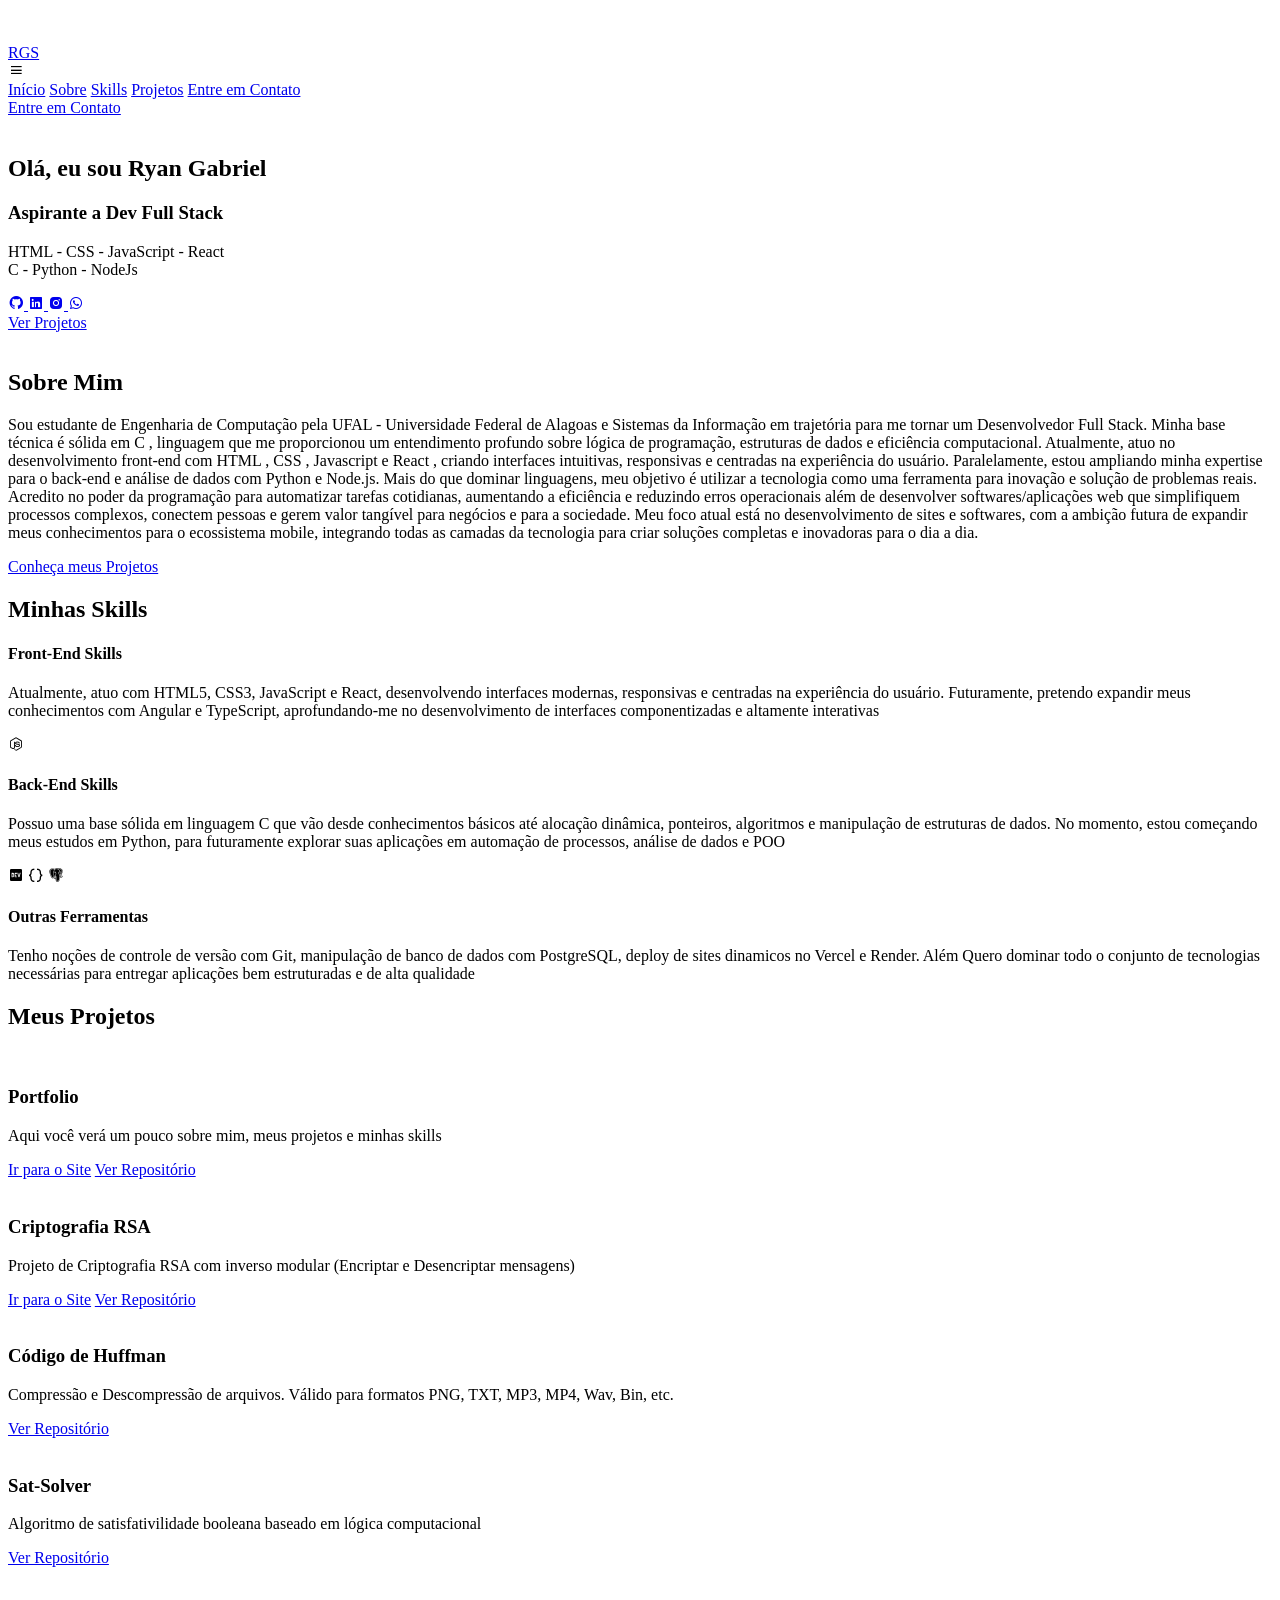
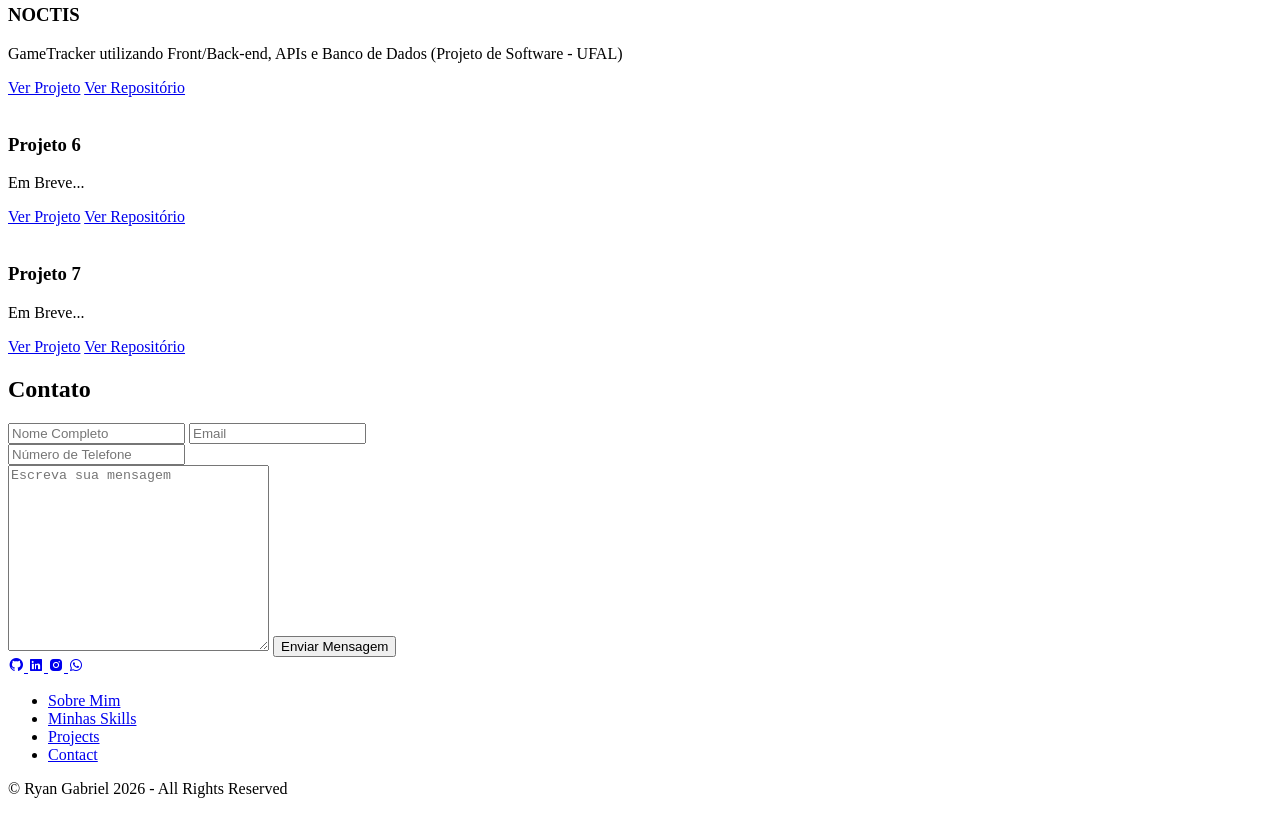
==== commit f123b696: "Atualização simples de ícones no HTML Atualização de icons na parte de minhas skills e correção de c" ====
--- a/page/index.html
+++ b/page/index.html
@@ -6,12 +6,13 @@
     <meta http-equiv="X-UA-Compatible" content="IE=edge">
     <meta name="author" content="Ryan Gabriel da Silva Sales">
     <title>Ryan's Portfolio</title>
-    <link rel="stylesheet" href="style.css">
+    <link rel="stylesheet" href="style4.css">
     <link rel="preconnect" href="https://fonts.googleapis.com">
     <link rel="preconnect" href="https://fonts.gstatic.com" crossorigin>
     <link href="https://fonts.googleapis.com/css2?family=MuseoModerno:ital,wght@0,100..900;1,100..900&family=Share+Tech&display=swap" rel="stylesheet">
     <link href='https://unpkg.com/boxicons@2.1.4/css/boxicons.min.css' rel='stylesheet'>
-    <link href='https://cdn.jsdelivr.net/gh/devicons/devicon@v2.15.1/devicon.min.css' rel='stylesheet'>
+    <link rel="stylesheet" type='text/css' href="https://cdn.jsdelivr.net/gh/devicons/devicon@latest/devicon.min.css" />
+          
 </head>
 
 <body>
@@ -30,7 +31,6 @@
             <a href="#contact" class="mobile-only">Entre em Contato</a>
         </nav>
 
-        <!-- Botão visível apenas em telas grandes (Desktop) -->
         <a href="#contact" class="gradient-btn desktop-only">Entre em Contato</a>
     </header>
     
@@ -84,10 +84,10 @@
                 <div class="service-box">
                     <div class="service-info">
                         <div class="logo-container">
-                            <i class="bx bxl-html5"> </i>
-                            <i class="bx bxl-css3"> </i>
-                            <i class="bx bxl-javascript"> </i>
-                            <i class="bx bxl-react"> </i>
+                            <i class="devicon-html5-plain"> </i>
+                            <i class="devicon-css3-plain"> </i>
+                            <i class="devicon-javascript-plain"> </i>
+                            <i class="devicon-react-plain"> </i>
                         </div>
                         <h4>Front-End Skills </h4>
                         <p>Atualmente, atuo com HTML5, CSS3, JavaScript e React, desenvolvendo interfaces modernas, responsivas e centradas na experiência do usuário. Futuramente, pretendo expandir meus conhecimentos com Angular e TypeScript, aprofundando-me no desenvolvimento de interfaces componentizadas e altamente interativas</p>
@@ -98,7 +98,7 @@
                     <div class="service-info">
                         <div class="logo-container">
                             <i class="devicon-c-plain"></i>
-                            <i class="bx bxl-python"> </i>
+                            <i class="devicon-python-plain"> </i>
                             <i class="bx bxl-nodejs"> </i>
                         </div>
                         <h4>Back-End Skills</h4>
@@ -111,9 +111,14 @@
                         <div class="logo-container">
                             <i class='bx bxl-dev-to'></i> 
                             <i class="bx bx-code-curly"> </i>
+                            <i class="bx bxl-postgresql"> </i>
+                            <i class="devicon-git-plain"></i>
+                            <i class="devicon-github-plain"></i>
+                            <i class="devicon-vercel-original"></i>
+                            <i class="devicon-canva-original"></i>
                         </div>
-                        <h4>Explorando</h4>
-                        <p>Outras skills que detenho conhecimento são o Canva e Pacote Office. Meus próximos passos incluem aprender controle de versão com Git, aplicações com APIs usando NodeJS e o Desenvolvimento de Aplicativos Mobile. Quero dominar todo o conjunto de tecnologias necessárias para entregar aplicações bem estruturadas e de alta qualidade</p>
+                        <h4>Outras Ferramentas</h4>
+                        <p>Tenho noções de controle de versão com Git, manipulação de banco de dados com PostgreSQL, deploy de sites dinamicos no Vercel e Render. Além Quero dominar todo o conjunto de tecnologias necessárias para entregar aplicações bem estruturadas e de alta qualidade</p>
                     </div>
                 </div>
             </div>
@@ -219,10 +224,10 @@
 
             <ul class="list">
                 <li>
-                    <a href="#services">Services</a>
-                </li>
-                <li>
-                    <a href="#about">About Me</a>
+                    <a href="#about">Sobre Mim</a>
+                </li>
+                <li>
+                    <a href="#services">Minhas Skills</a>
                 </li>
                 <li>
                     <a href="#projects">Projects</a>
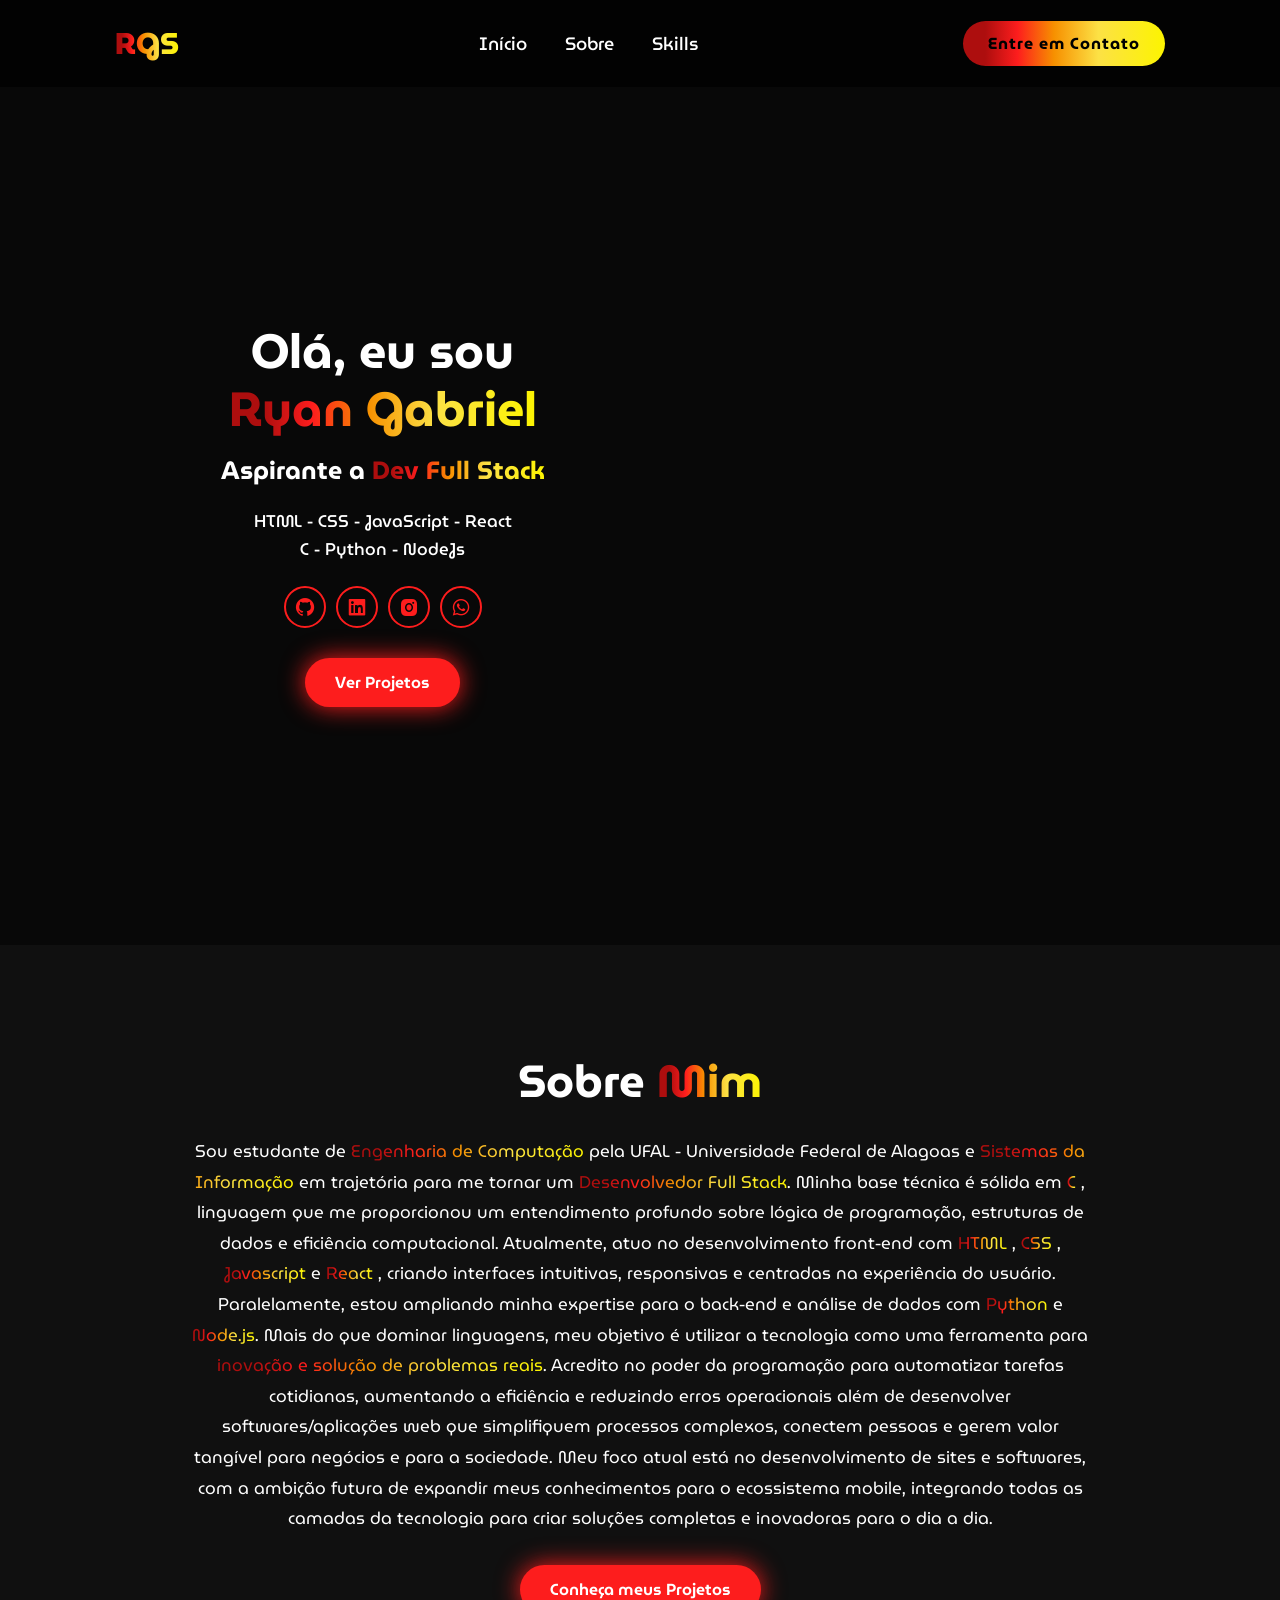
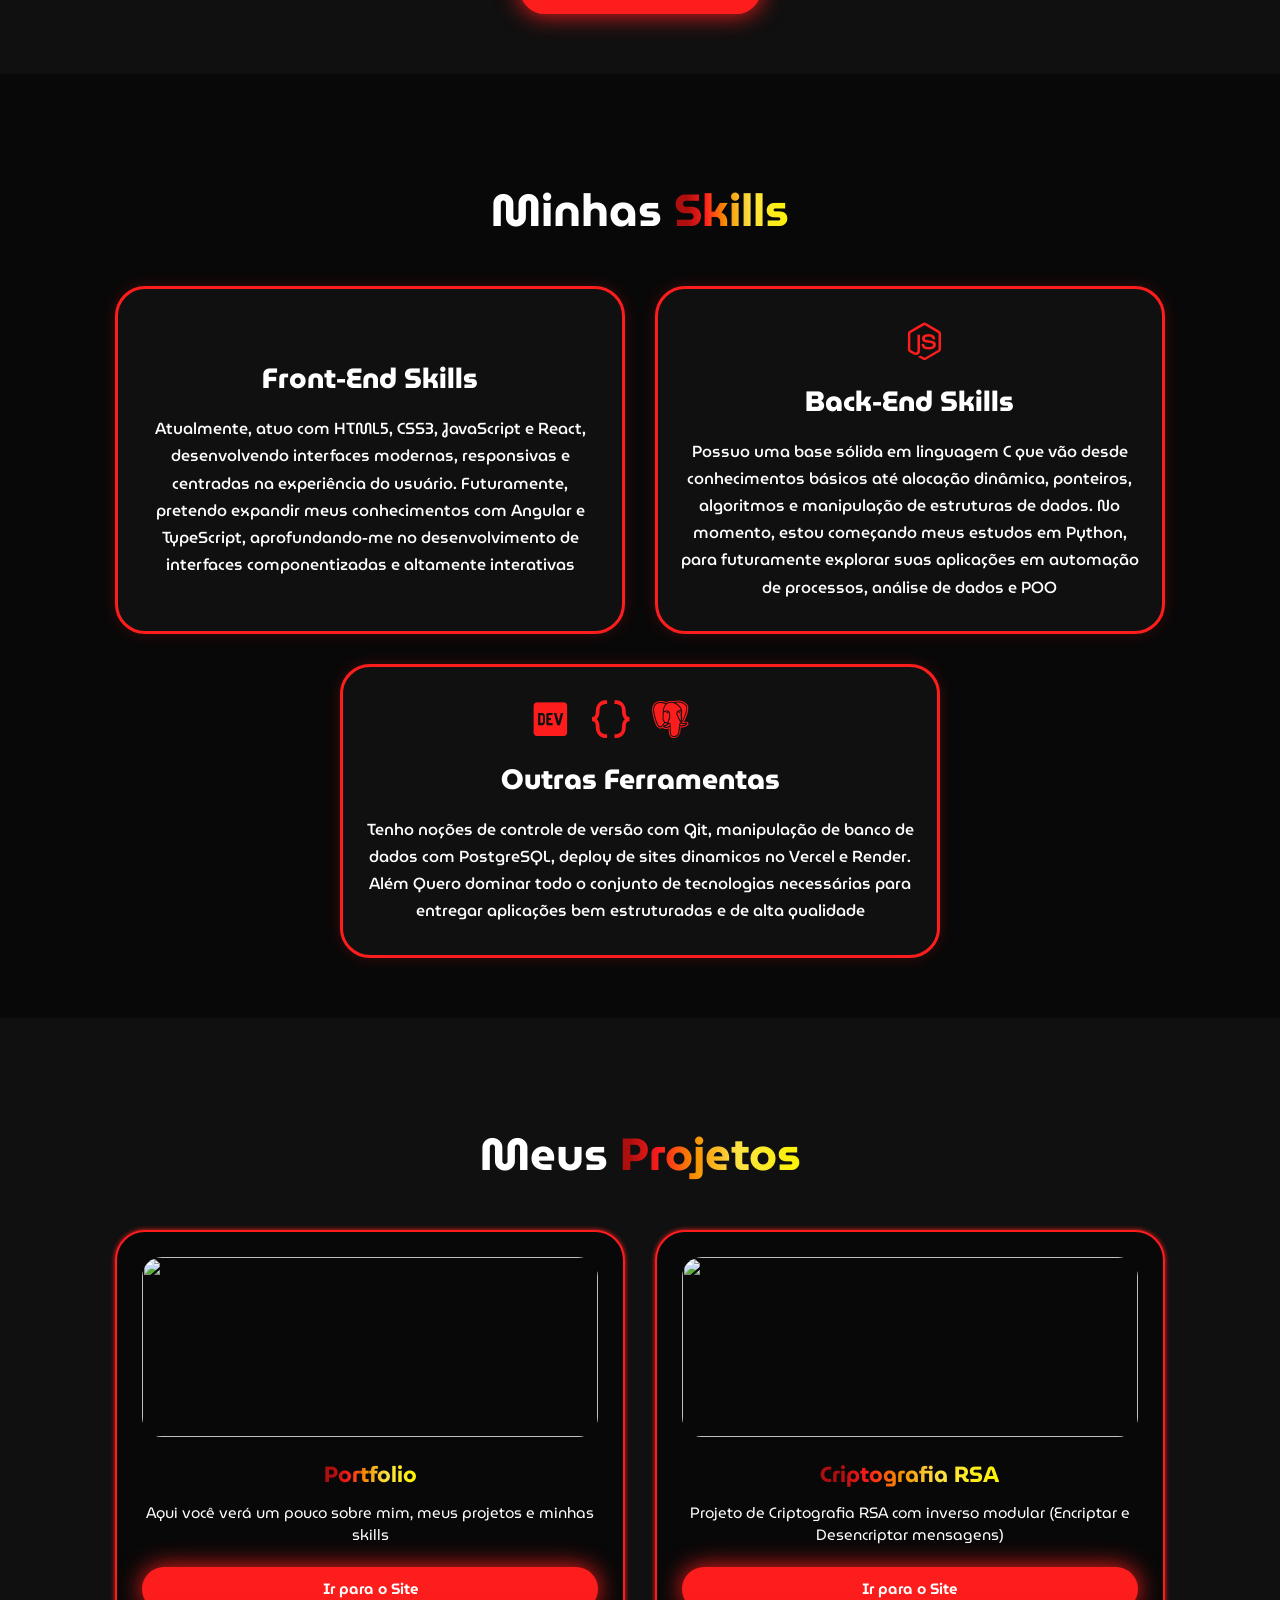
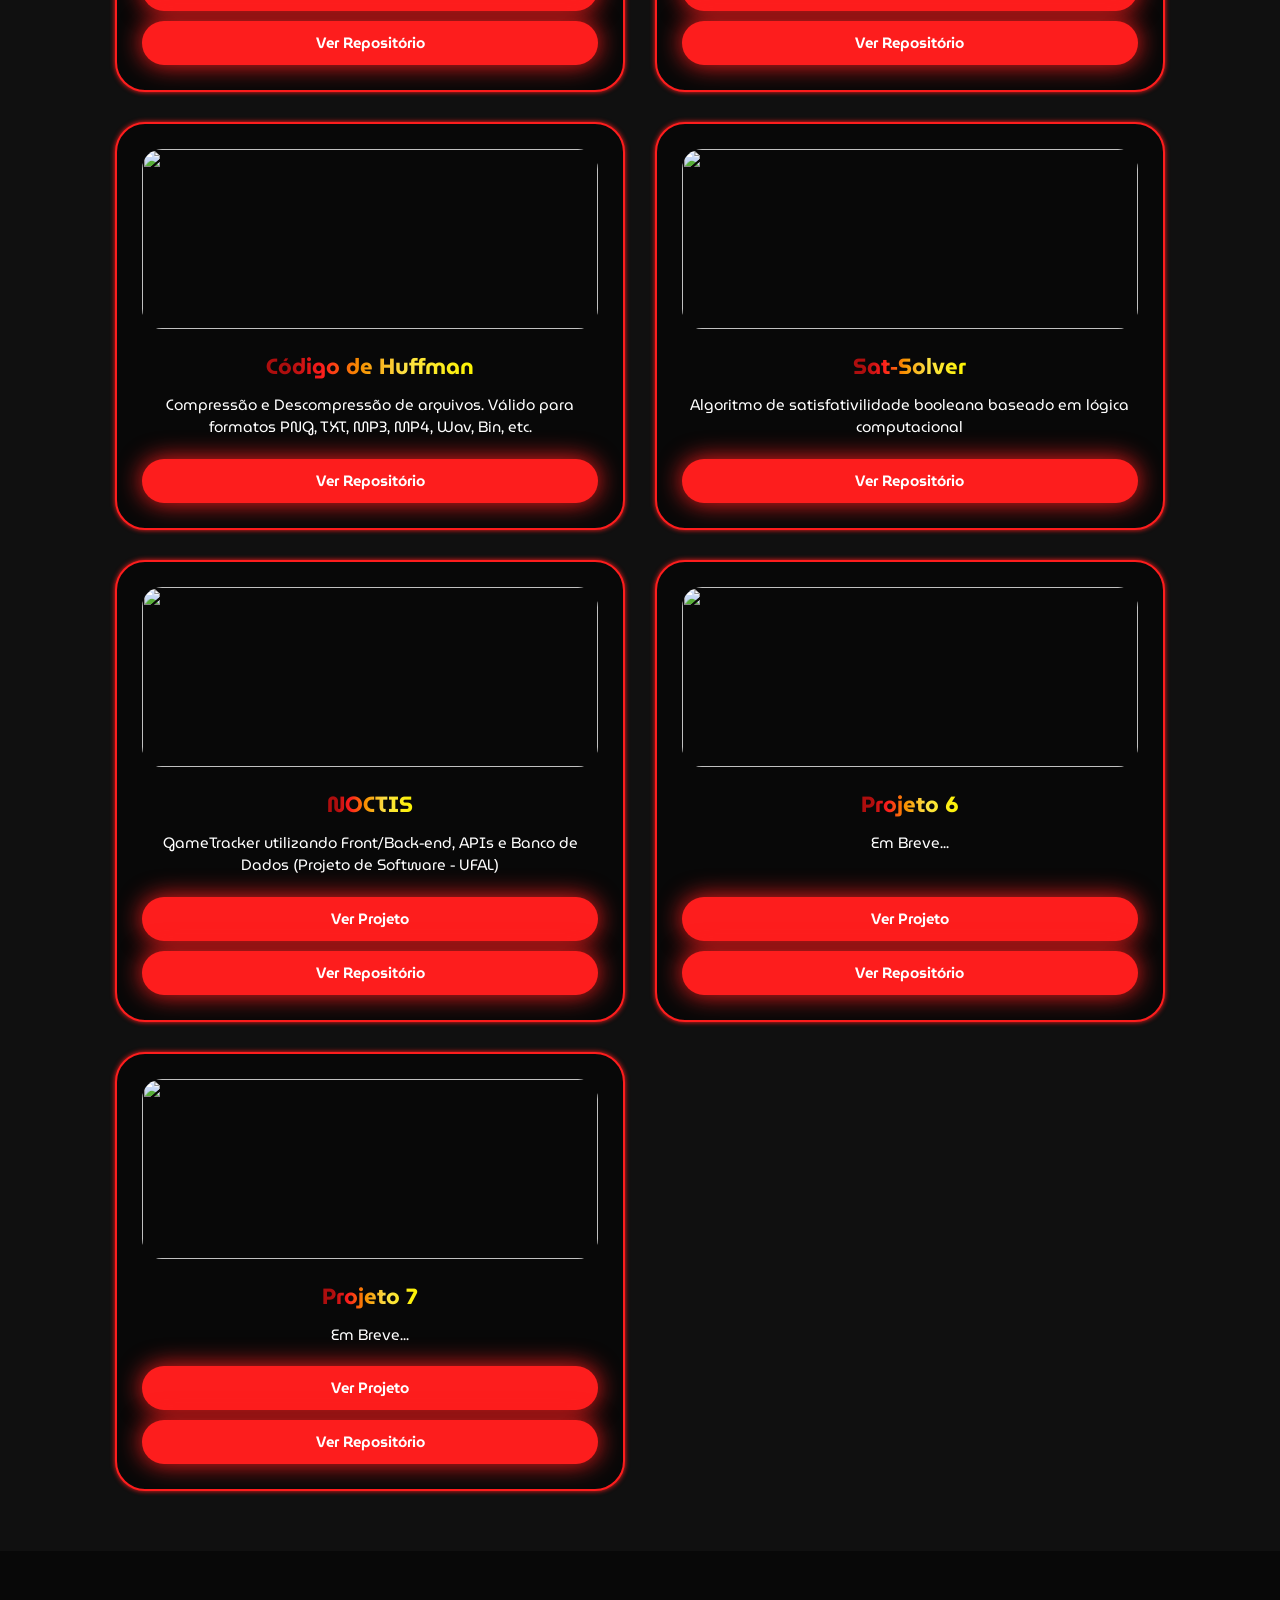
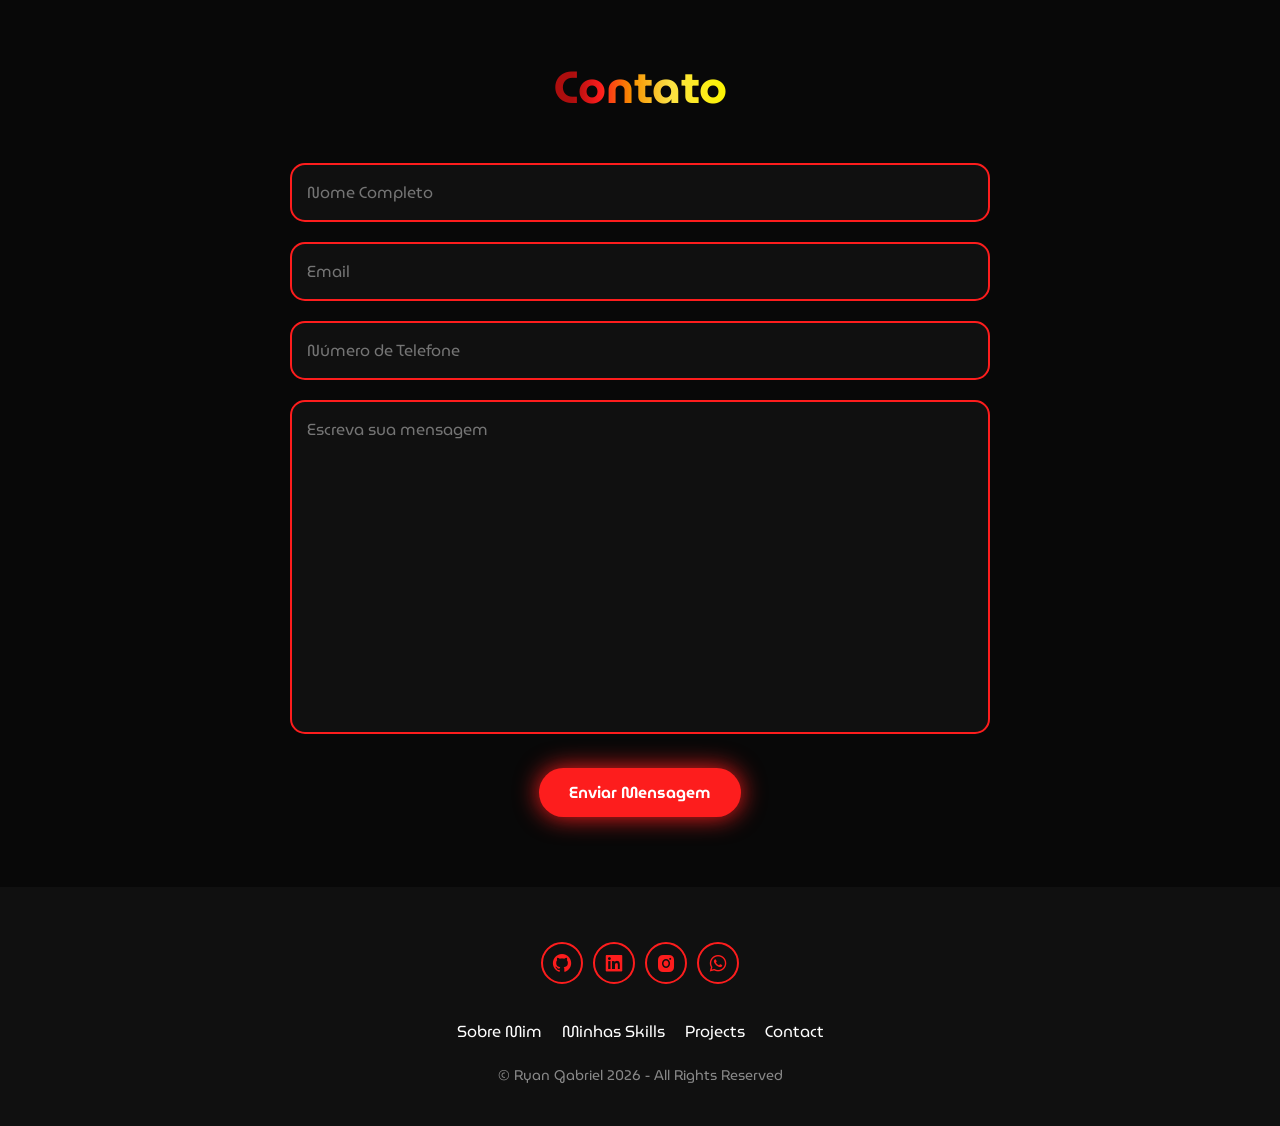
==== commit 740127dc: "Change stylesheet link from style4.css to style.css" ====
--- a/page/index.html
+++ b/page/index.html
@@ -6,7 +6,7 @@
     <meta http-equiv="X-UA-Compatible" content="IE=edge">
     <meta name="author" content="Ryan Gabriel da Silva Sales">
     <title>Ryan's Portfolio</title>
-    <link rel="stylesheet" href="style4.css">
+    <link rel="stylesheet" href="style.css">
     <link rel="preconnect" href="https://fonts.googleapis.com">
     <link rel="preconnect" href="https://fonts.gstatic.com" crossorigin>
     <link href="https://fonts.googleapis.com/css2?family=MuseoModerno:ital,wght@0,100..900;1,100..900&family=Share+Tech&display=swap" rel="stylesheet">
--- a/page/style.css
+++ b/page/style.css
@@ -0,0 +1,662 @@
+* {
+    padding: 0;
+    margin: 0;
+    box-sizing: border-box;
+    text-decoration: none;
+    scroll-behavior: smooth;
+    font-family: "MuseoModerno", sans-serif;
+}
+
+input[type="number"]::-webkit-outer-spin-button, 
+input[type="number"]::-webkit-inner-spin-button {
+    -webkit-appearance: none; 
+    margin: 0;
+}
+
+:root {
+    --bg-color: #080808;
+    --second-bg-color: #101010;
+    --text-color: #ffffff;
+    --main-color: #fd1d1d;
+    --accent-color: #fce145;
+    --gradient-palette: linear-gradient(90deg, rgba(173, 14, 14, 1) 11%, rgba(253, 29, 29, 1) 27%, rgba(247, 144, 0, 1) 45%, rgba(252, 225, 69, 1) 67%, rgba(252, 244, 0, 1) 100%);
+}
+
+html {
+    overflow-x: hidden;
+    font-size: 62.5%;
+}
+
+body {
+    background-color: var(--bg-color);
+    color: var(--text-color);
+}
+
+::-webkit-scrollbar {
+    width: 12px;
+}
+::-webkit-scrollbar-thumb {
+    background-color: var(--main-color);
+    border-radius: 6px;
+}
+::-webkit-scrollbar-track {
+    background-color: var(--bg-color);
+}
+
+span {
+    background: var(--gradient-palette);
+    -webkit-background-clip: text;
+    background-clip: text;
+    color: transparent;
+}
+
+.heading {
+    text-align: center;
+    font-size: 4.5rem;
+    margin-bottom: 4rem;
+}
+
+.btn {
+    display: inline-block;
+    padding: 1rem 2.8rem;
+    background-color: var(--main-color);
+    box-shadow: 0 0 25px var(--main-color);
+    border-radius: 3rem;
+    font-size: 1.6rem;
+    color: #fff;
+    border: 2px solid transparent;
+    font-weight: 600;
+    transition: 0.3s ease-in-out;
+    cursor: pointer;
+    text-align: center;
+}
+
+.btn:hover {
+    transform: scale(1.05);
+    box-shadow: 0 0 25px var(--main-color), 0 0 50px var(--accent-color);
+}
+
+.gradient-btn {
+    color: #000;
+    font-weight: 700;
+    font-size: 1.6rem;
+    padding: 1rem 2.5rem;
+    border-radius: 3rem;
+    background: var(--gradient-palette);
+    letter-spacing: 1px;
+    cursor: pointer;
+    transition: 0.3s ease-in-out;
+    border: none;
+    white-space: nowrap;
+    display: inline-block;
+}
+
+.gradient-btn:hover {
+    transform: scale(1.05);
+    box-shadow: 0 0 20px var(--accent-color);
+}
+
+.social-icons {
+    display: flex;
+    justify-content: center;
+    align-items: center;
+    gap: 1rem;
+    margin: 1.5rem 0;
+}
+
+.social-icons a {
+    display: inline-flex;
+    justify-content: center;
+    align-items: center;
+    font-size: 2.2rem;
+    padding: 1rem;
+    background: transparent;
+    border: 2px solid var(--main-color);
+    border-radius: 50%;
+    color: var(--main-color);
+    transition: 0.3s ease-in-out;
+    width: 4.2rem;
+    height: 4.2rem;
+}
+
+.social-icons a:hover {
+    color: var(--bg-color);
+    background-color: var(--main-color);
+    transform: scale(1.15) translateY(-3px);
+    box-shadow: 0 0 20px var(--main-color);
+}
+
+.header {
+    position: fixed;
+    width: 100%;
+    top: 0;
+    left: 0;
+    padding: 2rem 9%;
+    background: rgba(0, 0, 0, 0.7);
+    backdrop-filter: blur(10px);
+    display: flex;
+    justify-content: space-between;
+    align-items: center;
+    z-index: 1000;
+}
+
+.logo {
+    font-size: 3rem;
+    color: var(--text-color);
+    font-weight: 800;
+    cursor: pointer;
+    transition: 0.3s ease-in-out;
+}
+
+.logo:hover {
+    transform: scale(1.05);
+}
+
+#menu-icon {
+    font-size: 3.6rem;
+    color: var(--main-color);
+    display: none;
+    cursor: pointer;
+    transition: transform 0.3s ease;
+}
+
+.navbar a {
+    font-size: 1.8rem;
+    color: var(--text-color);
+    margin-left: 3.5rem;
+    font-weight: 500;
+    transition: 0.3s ease-in-out;
+    border-bottom: 3px solid transparent;
+}
+
+.navbar a:hover {
+    color: var(--main-color);
+    border-bottom: 3px solid var(--main-color);
+}
+
+.navbar .mobile-only {
+    display: none;
+}
+
+section {
+    padding: 10rem 9% 6rem;
+}
+
+.home {
+    min-height: 100vh;
+    display: flex;
+    justify-content: center;
+    align-items: center;
+    gap: 6rem;
+    max-width: 1200px;
+    margin: 0 auto;
+}
+
+.home-content {
+    flex: 1;
+    display: flex;
+    flex-direction: column;
+    align-items: center;
+    text-align: center;
+}
+
+.home-content h1 {
+    font-size: 4.8rem;
+    font-weight: 700;
+    line-height: 1.2;
+}
+
+.home-content h3 {
+    margin: 1.2rem 0 1.8rem;
+    font-size: 2.5rem;
+}
+
+.home-content p {
+    font-size: 1.7rem;
+    font-weight: 500;
+    line-height: 1.6;
+    margin-bottom: 0.8rem;
+}
+
+.btn-group {
+    display: flex;
+    justify-content: center;
+    gap: 1.5rem;
+    margin-top: 1.5rem;
+}
+
+.home-img {
+    flex: 1;
+    display: flex;
+    justify-content: center;
+    align-items: center;
+}
+
+.home-img img {
+    width: 25vw;
+    max-width: 360px;
+    min-width: 240px;
+    border-radius: 50%;
+    box-shadow: 0 0 25px white;
+    transition: 0.4s ease-in-out;
+}
+
+.home-img img:hover {
+    box-shadow: 0 0 25px white,
+                0 0 50px var(--accent-color),
+                0 0 100px var(--main-color);
+}
+
+.about {
+    display: flex;
+    flex-direction: column;
+    justify-content: center;
+    align-items: center;
+    text-align: center;
+    background: var(--second-bg-color);
+    min-height: auto;
+}
+
+.about-content {
+    max-width: 900px;
+    margin: 0 auto;
+    display: flex;
+    flex-direction: column;
+    align-items: center;
+    text-align: center;
+}
+
+.about-content h2 {
+    font-size: 4.5rem;
+    text-align: center;
+    margin-bottom: 2rem;
+}
+
+.about-content p {
+    font-size: 1.7rem;
+    line-height: 1.8;
+    text-align: center;
+}
+
+.about-content .btn {
+    margin-top: 3rem;
+    align-self: center;
+}
+
+.services {
+    background-color: var(--bg-color);
+    color: #fff;
+}
+
+.services h2 {
+    color: var(--text-color);
+}
+
+.services-container {
+    display: grid;
+    gap: 3rem;
+}
+
+.service-box {
+    display: flex;
+    justify-content: center;
+    align-items: center;
+    background-color: var(--second-bg-color);
+    border-radius: 3rem;
+    cursor: pointer;
+    border: 3px solid var(--main-color);
+    box-shadow: 0 0 15px rgba(253, 29, 29, 0.2);
+    transition: 0.4s ease-in-out;
+    padding: 3rem 2rem;
+}
+
+.service-box:hover {
+    background: var(--bg-color);
+    color: var(--text-color);
+    border: 3px solid var(--accent-color);
+    box-shadow: 0 0 25px var(--accent-color);
+    transform: translateY(-5px);
+}
+
+.service-info {
+    display: flex;
+    flex-direction: column;
+    text-align: center;
+    justify-content: center;
+    align-items: center;
+    width: 100%;
+}
+
+.service-info h4 {
+    font-size: 2.8rem;
+    margin: 1.5rem 0;
+    font-weight: 800;
+}
+
+.service-info p {
+    font-size: 1.6rem;
+    font-weight: 500;
+    line-height: 1.7;
+}
+
+.logo-container {
+    display: flex;
+    justify-content: center;
+    gap: 1.5rem;
+    flex-wrap: wrap;
+}
+
+.logo-container i {
+    font-size: 4.5rem;
+    color: var(--main-color);
+}
+
+.projects {
+    background-color: var(--second-bg-color);
+}
+
+.projects-box {
+    display: grid;
+    gap: 3rem;
+}
+
+.project-card {
+    display: flex;
+    flex-direction: column;
+    background-color: var(--bg-color);
+    border: 2px solid var(--main-color);
+    border-radius: 3rem;
+    padding: 2.5rem;
+    box-shadow: 0 0 5px var(--main-color);
+    transition: 0.3s ease;
+    justify-content: space-between;
+    align-items: center;
+}
+
+.project-card:hover {
+    box-shadow: 0 0 25px var(--accent-color);
+    border-color: var(--accent-color);
+    transform: translateY(-5px);
+}
+
+.project-card img {
+    width: 100%;
+    height: 180px;
+    object-fit: cover;
+    border-radius: 2rem;
+    margin-bottom: 2rem; 
+}
+
+.project-card h3 {
+    font-size: 2.2rem;
+    margin-bottom: 1rem;
+    text-align: center;
+}
+
+.project-card p {
+    font-size: 1.5rem;
+    margin-bottom: 2rem;
+    text-align: center;
+    line-height: 1.5;
+    flex-grow: 1;
+}
+
+.project-card .btn {
+    width: 100%;
+    margin-bottom: 1rem;
+    padding: 0.8rem 1.5rem;
+    font-size: 1.5rem;
+}
+
+.project-card .btn:last-child {
+    margin-bottom: 0;
+}
+
+.contact {
+    background-color: var(--bg-color);
+}
+
+.contact h2 {
+    margin-bottom: 3rem;
+    color: var(--text-color);
+}
+
+.contact form {
+    max-width: 70rem;
+    margin: 1rem auto;
+    text-align: center;
+}
+
+.contact form .input-group {
+    display: flex;
+    flex-wrap: wrap;
+    justify-content: space-between;
+}
+
+.contact form .input-box {
+    width: 100%;
+}
+
+.contact form .input-box input, 
+.contact form textarea {
+    width: 100%;
+    padding: 1.5rem;
+    font-size: 1.6rem;
+    color: var(--text-color);
+    background-color: var(--second-bg-color);
+    border-radius: 1.5rem;
+    border: 2px solid var(--main-color);
+    margin: 1rem 0;
+    resize: none;
+    outline: none;
+}
+
+.contact form .input-box input:focus, 
+.contact form textarea:focus {
+    border-color: var(--accent-color);
+    box-shadow: 0 0 10px var(--accent-color);
+}
+
+.contact form .btn {
+    margin-top: 2rem;
+}
+
+.footer {
+    background-color: var(--second-bg-color);
+    padding: 4rem 9%;
+    display: flex;
+    flex-direction: column;
+    align-items: center;
+    gap: 2rem;
+}
+
+.footer .social-icons {
+    text-align: center;
+}
+
+.footer ul.list {
+    display: flex;
+    justify-content: center;
+    list-style: none;
+    gap: 2rem;
+    flex-wrap: wrap;
+}
+
+.footer ul li a {
+    color: #fff;
+    font-size: 1.6rem;
+    border-bottom: 3px solid transparent;
+    transition: 0.3s ease-in-out;
+}
+
+.footer ul li a:hover {
+    border-bottom: 3px solid var(--main-color);
+    color: var(--main-color);
+}
+
+.footer .copyright {
+    font-size: 1.4rem;
+    text-align: center;
+    color: #888;
+}
+
+@media (min-width: 486px) and (max-width: 710px) {
+    .home-content h1 {
+        font-size: 3.8rem;
+    }
+
+    .home-content h1 span {
+        white-space: nowrap;
+    }
+}
+
+@media (max-width: 991px) {
+    #menu-icon {
+        display: block;
+    }
+
+    .gradient-btn {
+        display: none;
+    }
+
+    .navbar {
+        position: absolute;
+        top: 100%;
+        right: 2rem;
+        width: auto;
+        min-width: 180px;
+        padding: 1.5rem 2rem;
+        background: rgba(16, 16, 16, 0.98);
+        border-radius: 1.5rem;
+        border: 2px solid var(--main-color);
+        display: none;
+        flex-direction: column;
+        gap: 1.2rem;
+        box-shadow: 0 10px 25px rgba(0,0,0,0.5);
+    }
+
+    .desktop-only {
+        display: none !important;
+    }
+
+    .navbar .mobile-only {
+        display: block;
+    }
+
+    .navbar.active {
+        display: flex;
+        flex-direction: column;
+        gap: 1.5rem;
+    }
+
+    .navbar a {
+        display: block;
+        font-size: 1.8rem;
+        margin-left: 0;
+        text-align: right;
+        padding: 0.4rem 0;
+        color: var(--text-color);
+        font-weight: 500;
+        border-bottom: 3px solid transparent;
+        transition: 0.3s ease-in-out;
+    }
+
+    .navbar a:hover {
+        color: var(--main-color);
+        border-bottom: 3px solid var(--main-color);
+    }
+
+    .home {
+        flex-direction: column-reverse;
+        justify-content: center;
+        text-align: center;
+        gap: 3rem;
+        padding-top: 12rem;
+        max-width: 100%;
+    }
+
+    .home-content {
+        align-items: center;
+        text-align: center;
+    }
+
+    .home-img img {
+        width: 55vw;
+        max-width: 280px;
+    }
+}
+
+@media (max-width: 1024px) {
+    .services-container {
+        grid-template-columns: 1fr;
+    }
+
+    .projects-box {
+        grid-template-columns: 1fr;
+    }
+}
+
+@media (min-width: 1025px) and (max-width: 1440px) {
+    .services-container {
+        grid-template-columns: repeat(2, 1fr);
+    }
+
+    .services-container .service-box:last-child {
+        grid-column: span 2;
+        justify-self: center;
+        width: 100%;
+        max-width: 600px;
+    }
+
+    .projects-box {
+        grid-template-columns: repeat(2, 1fr);
+    }
+}
+
+@media (min-width: 1046px) {
+    .home-content h1 span {
+        white-space: nowrap;
+    }
+}
+@media (min-width: 1441px) and (max-width: 2559px) {
+    .services-container {
+        grid-template-columns: repeat(3, 1fr);
+    }
+
+    .projects-box {
+        grid-template-columns: repeat(3, 1fr);
+    }
+    
+    .home {
+        max-width: 1300px;
+    }
+}
+
+@media (min-width: 2560px) {
+    html {
+        font-size: 75%;
+    }
+
+    section {
+        padding: 12rem 12% 8rem;
+    }
+
+    .home {
+        max-width: 1600px;
+    }
+
+    .services-container {
+        grid-template-columns: repeat(3, 1fr);
+        gap: 4rem;
+    }
+
+    .projects-box {
+        grid-template-columns: repeat(4, 1fr);
+        gap: 3.5rem;
+    }
+
+    .home-img img {
+        width: 22vw;
+        max-width: 450px;
+    }
+}
